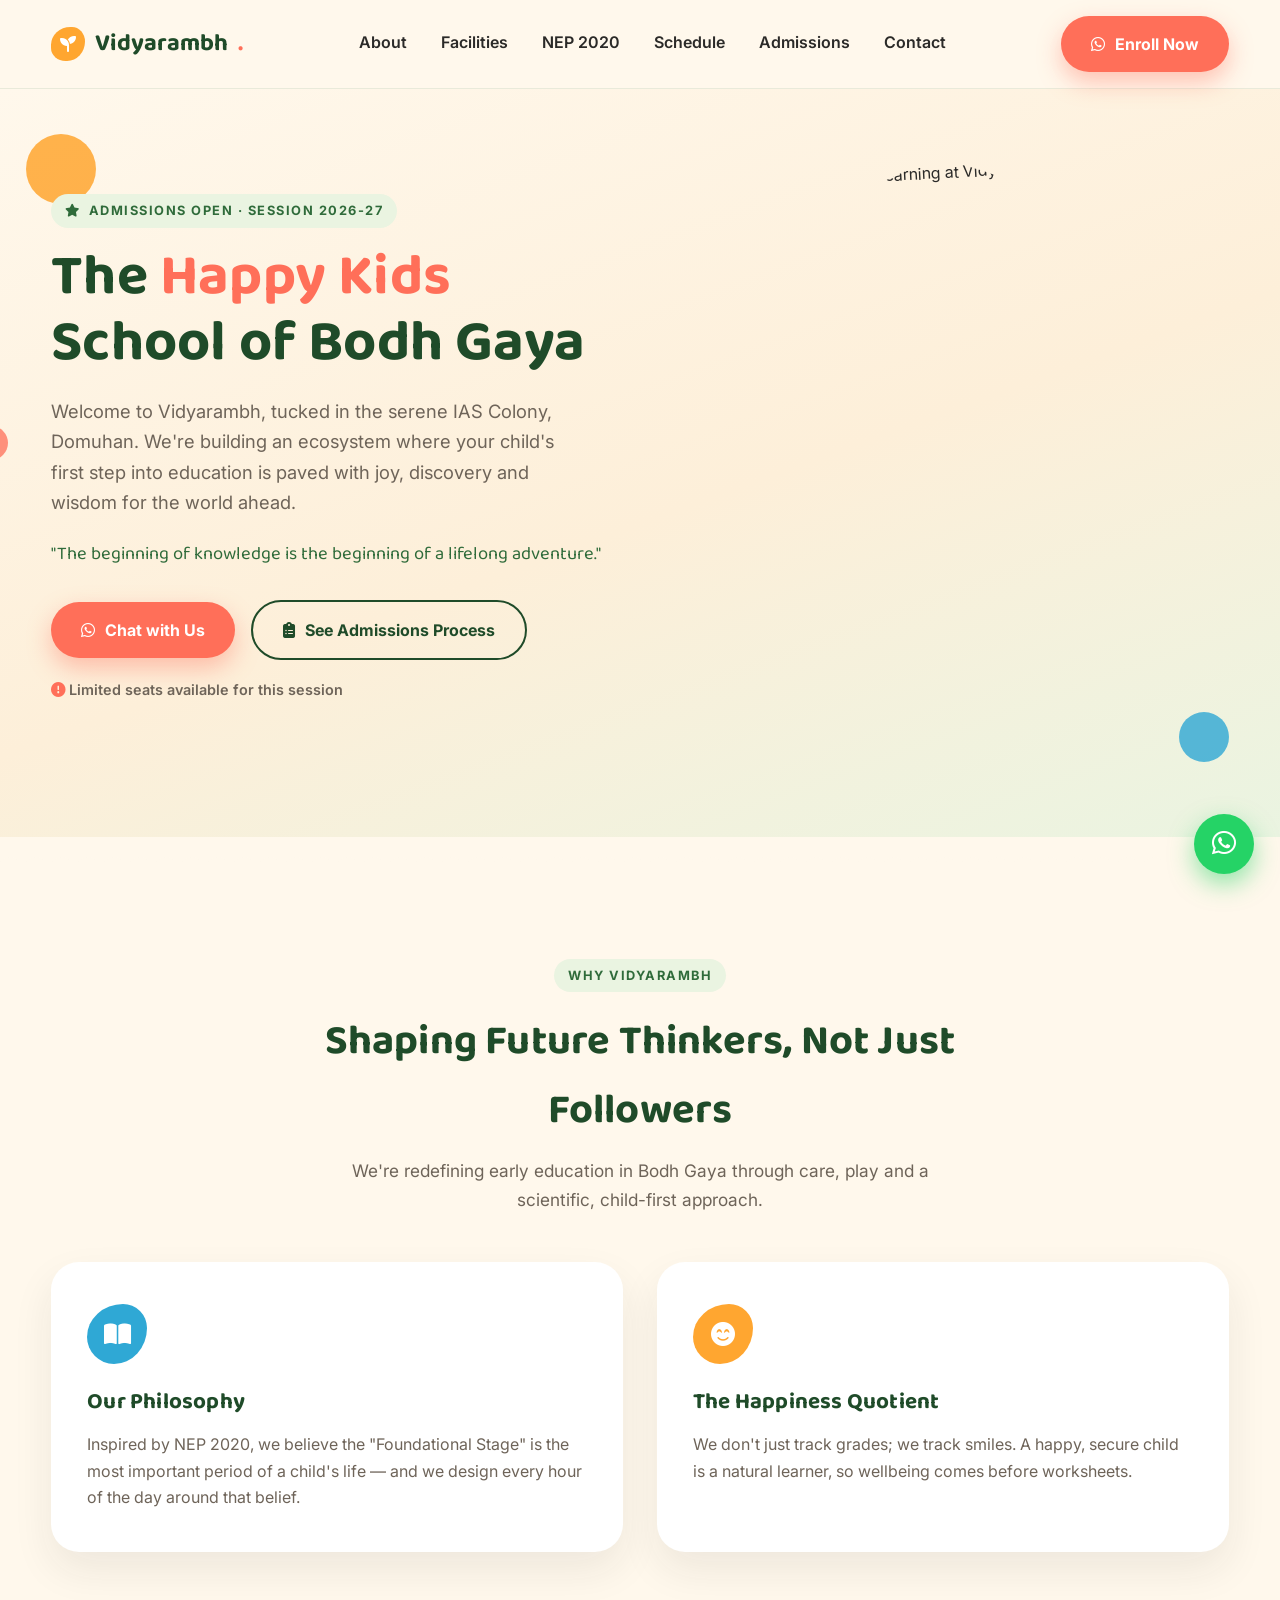
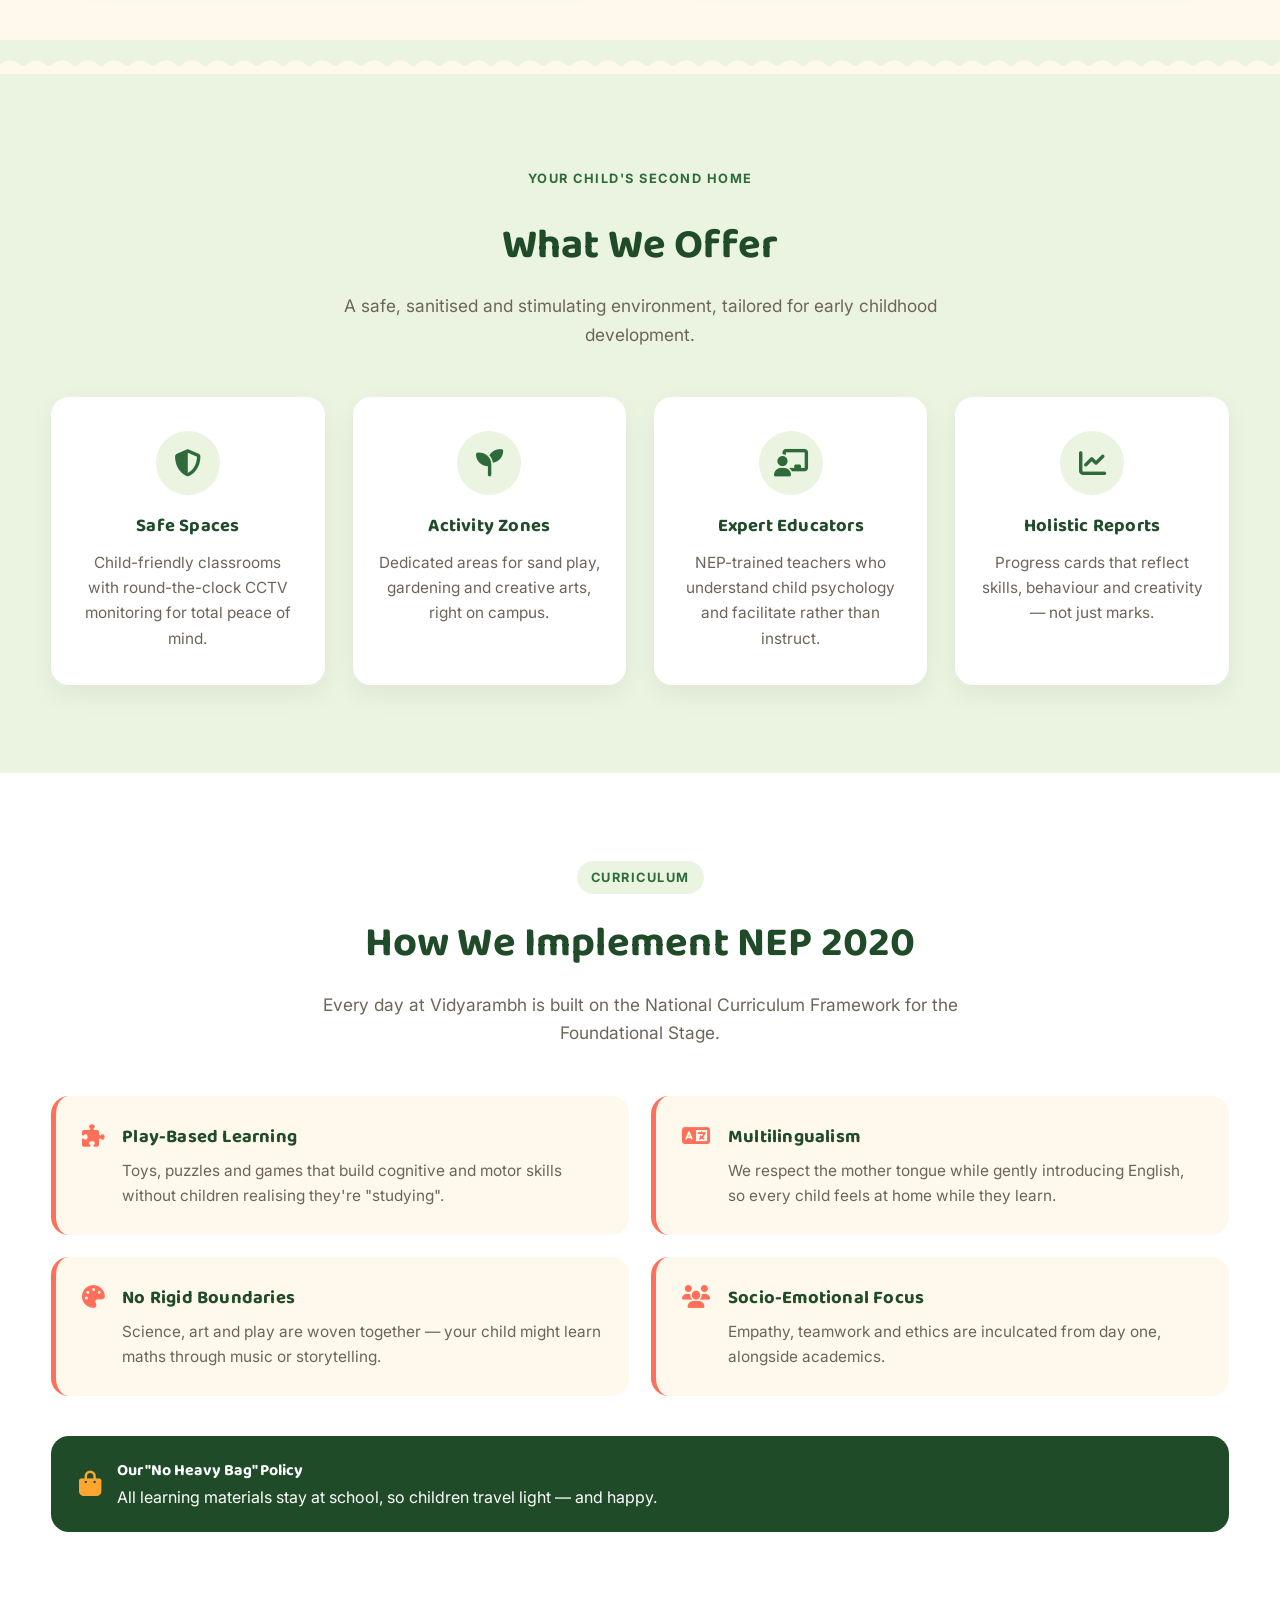
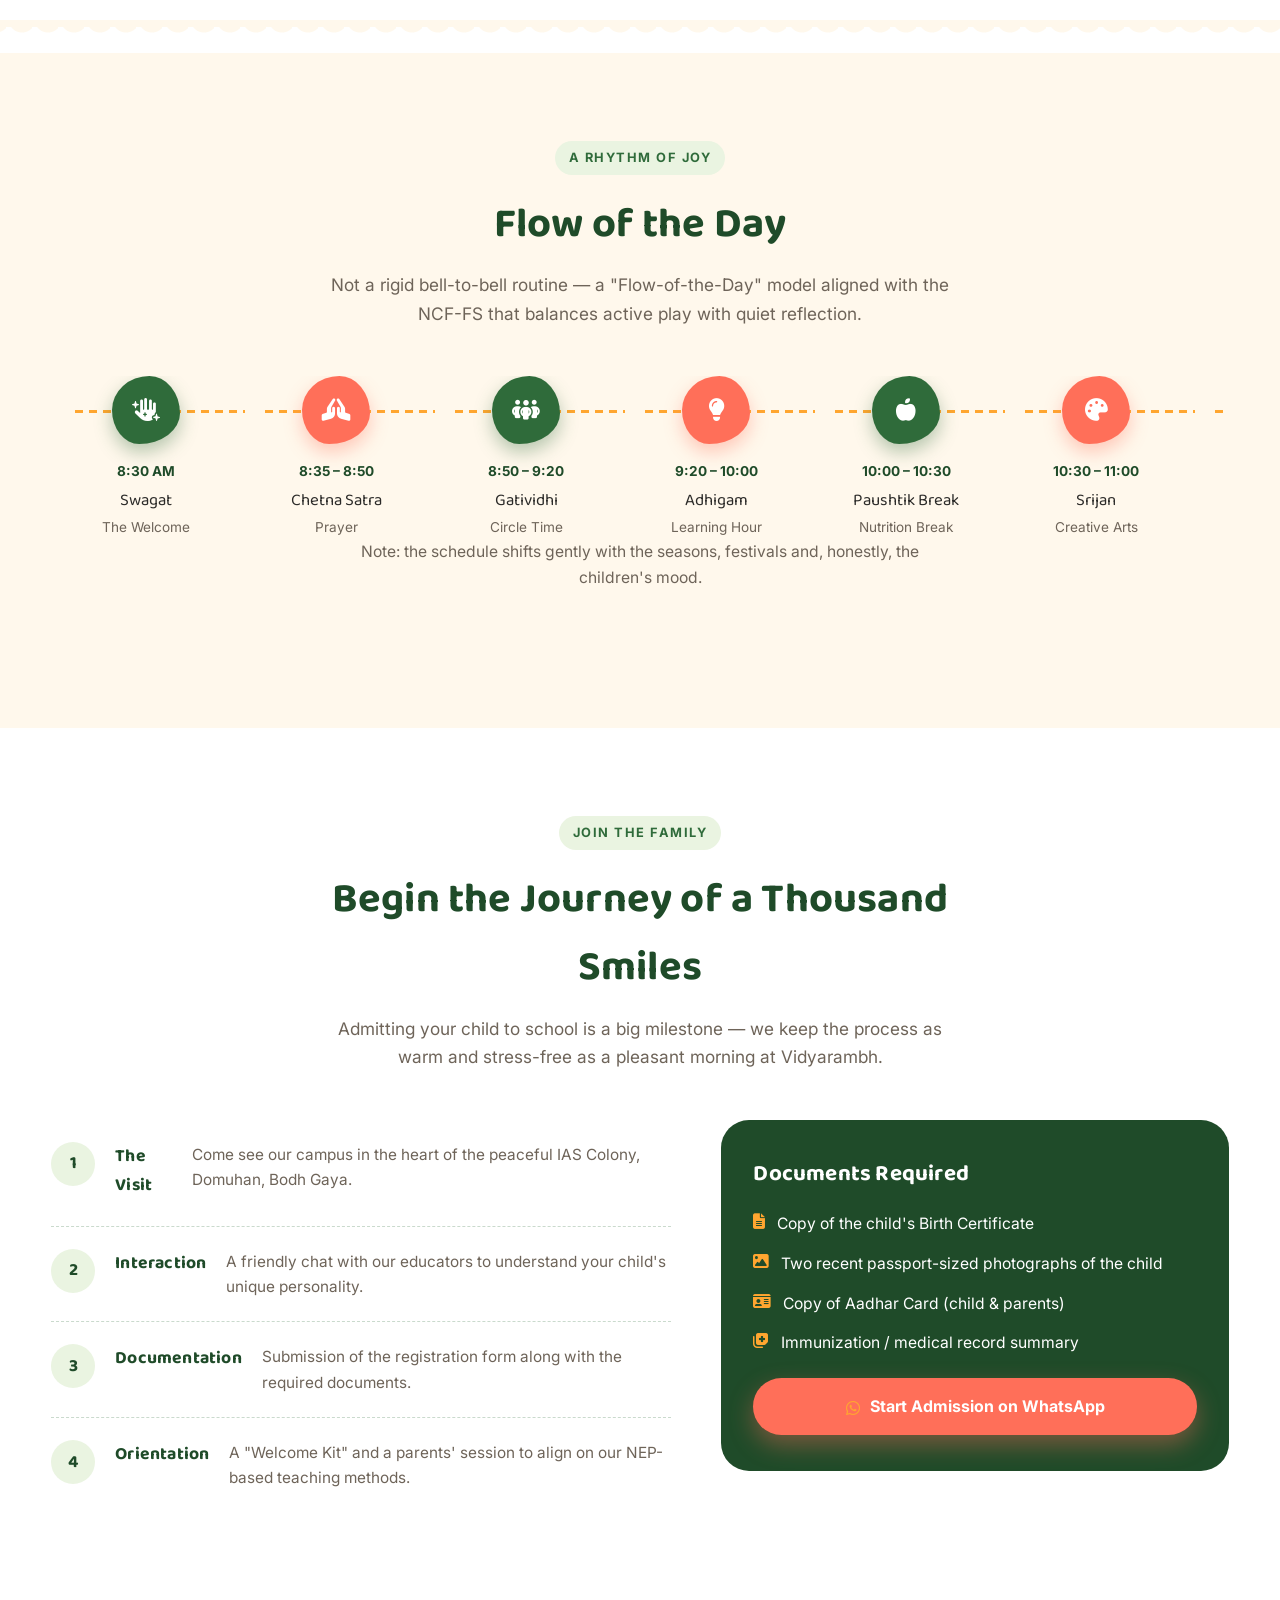
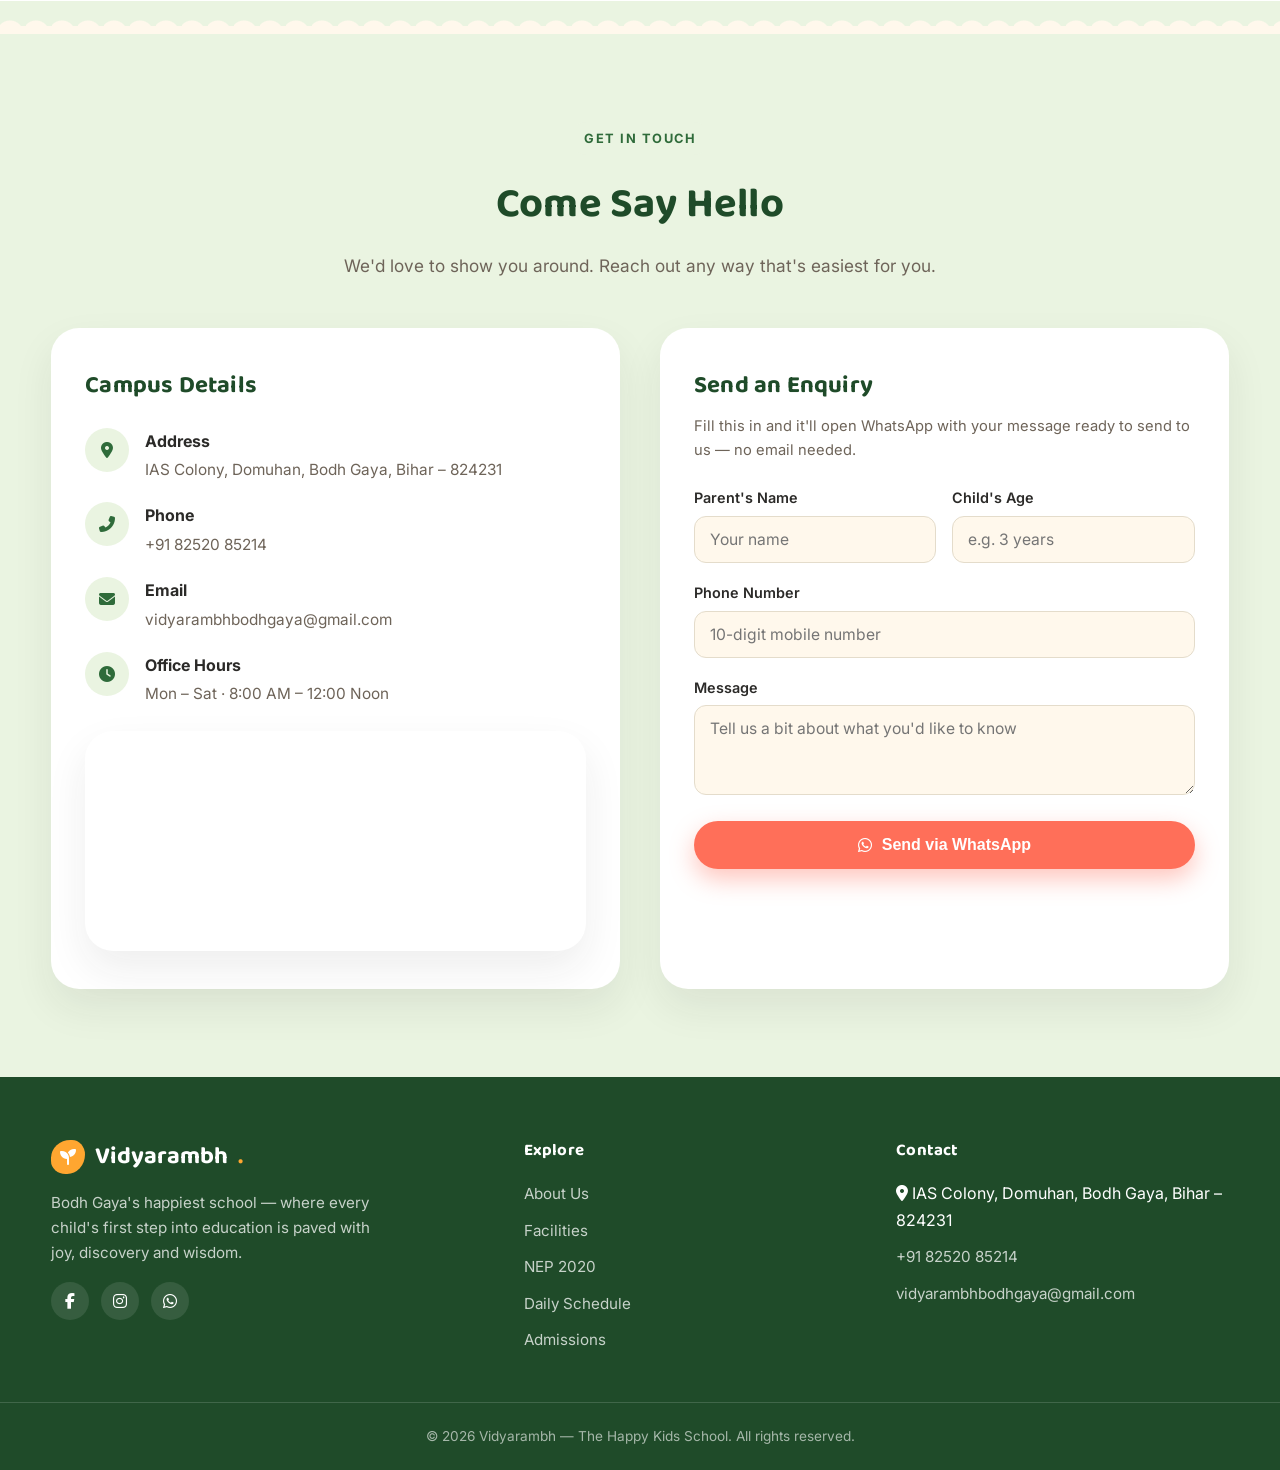
==== index.html @ 665caab5 "Add files via upload" ====
<!DOCTYPE html>
<html lang="en">
<head>
<meta charset="UTF-8">
<meta name="viewport" content="width=device-width, initial-scale=1.0">
<title>Vidyarambh — The Happy Kids School | Bodh Gaya</title>
<meta name="description" content="Admissions open for Session 2026-27 at Vidyarambh, Bodh Gaya's NEP-aligned happy-kids preschool in IAS Colony. Play-based learning, a No Heavy Bag policy, and a joyful Flow-of-the-Day.">

<link rel="preconnect" href="https://fonts.googleapis.com">
<link rel="preconnect" href="https://fonts.gstatic.com" crossorigin>
<link href="https://fonts.googleapis.com/css2?family=Baloo+2:wght@500;600;700;800&family=Inter:wght@400;500;600;700&display=swap" rel="stylesheet">
<link rel="stylesheet" href="https://cdnjs.cloudflare.com/ajax/libs/font-awesome/6.4.0/css/all.min.css">

<style>
/* ============ TOKENS ============ */
:root{
  --marigold:#FFA630;
  --coral:#FF6F59;
  --peepal:#2F6B3A;
  --peepal-deep:#1F4B29;
  --leaf-tint:#EAF4E1;
  --sky:#2FA8D5;
  --cream:#FFF8EC;
  --paper:#FFFFFF;
  --ink:#2B2A28;
  --ink-soft:#6E6459;
  --radius-lg:28px;
  --radius-md:18px;
  --font-display:'Baloo 2', cursive;
  --font-body:'Inter', sans-serif;
  --shadow-soft:0 18px 40px rgba(43,42,40,0.08);
}
*{margin:0;padding:0;box-sizing:border-box;}
html{scroll-behavior:smooth;}
body{font-family:var(--font-body);color:var(--ink);background:var(--cream);line-height:1.65;overflow-x:hidden;}
h1,h2,h3,h4{font-family:var(--font-display);color:var(--peepal-deep);letter-spacing:.2px;}
a{text-decoration:none;color:inherit;}
img{display:block;max-width:100%;}
.container{width:92%;max-width:1180px;margin:0 auto;}
.eyebrow{display:inline-flex;align-items:center;gap:8px;font-weight:700;font-size:.8rem;letter-spacing:1.5px;text-transform:uppercase;color:var(--peepal);background:var(--leaf-tint);padding:6px 14px;border-radius:50px;margin-bottom:16px;}
.section-head{text-align:center;max-width:640px;margin:0 auto 48px;}
.section-head h2{font-size:clamp(1.9rem,3.5vw,2.6rem);margin-bottom:12px;}
.section-head p{color:var(--ink-soft);font-size:1.08rem;}
section{padding:88px 0;position:relative;}
:focus-visible{outline:3px solid var(--sky);outline-offset:3px;}

/* leaf clip mask (signature shape) */
.leaf-frame{clip-path:url(#leafClip);}

/* scalloped garland divider */
.scallop{height:34px;width:100%;}
.scallop-cream{background:radial-gradient(circle at 10px 34px, transparent 13px, var(--cream) 14px) 0 0/26px 26px repeat-x;}
.scallop-leaf{background:radial-gradient(circle at 10px 34px, transparent 13px, var(--leaf-tint) 14px) 0 0/26px 26px repeat-x;}
.scallop-white{background:radial-gradient(circle at 10px 34px, transparent 13px, var(--paper) 14px) 0 0/26px 26px repeat-x;}
.scallop-deep{background:radial-gradient(circle at 10px 34px, transparent 13px, var(--peepal-deep) 14px) 0 0/26px 26px repeat-x;}
.scallop-up{transform:rotate(180deg);margin-top:-1px;}

/* ============ BUTTONS ============ */
.btn{display:inline-flex;align-items:center;gap:10px;padding:15px 30px;border-radius:50px;font-weight:700;font-size:1rem;border:none;cursor:pointer;transition:transform .25s ease, box-shadow .25s ease;}
.btn-primary{background:var(--coral);color:#fff;box-shadow:0 10px 24px rgba(255,111,89,.4);}
.btn-primary:hover{transform:translateY(-3px);box-shadow:0 14px 30px rgba(255,111,89,.5);}
.btn-outline{background:transparent;color:var(--peepal-deep);border:2px solid var(--peepal-deep);}
.btn-outline:hover{background:var(--peepal-deep);color:#fff;}
.btn-block{width:100%;justify-content:center;}

/* ============ HEADER / NAV ============ */
header{position:sticky;top:0;z-index:1000;background:rgba(255,248,236,.92);backdrop-filter:blur(8px);border-bottom:1px solid rgba(47,107,58,.1);}
.navbar{display:flex;align-items:center;justify-content:space-between;padding:16px 0;}
.logo{display:flex;align-items:center;gap:10px;font-family:var(--font-display);font-size:1.5rem;font-weight:700;color:var(--peepal-deep);}
.logo .leaf-dot{width:34px;height:34px;background:var(--marigold);display:flex;align-items:center;justify-content:center;border-radius:60% 40% 55% 45%/55% 45% 60% 40%;color:#fff;font-size:1rem;}
.nav-links{display:flex;align-items:center;gap:34px;}
.nav-links a{font-weight:600;color:var(--ink);position:relative;padding-bottom:4px;}
.nav-links a::after{content:'';position:absolute;left:0;bottom:0;height:2px;width:0;background:var(--coral);transition:width .25s;}
.nav-links a:hover::after{width:100%;}
.nav-cta{display:flex;align-items:center;gap:14px;}
.hamburger{display:none;flex-direction:column;gap:5px;background:none;border:none;cursor:pointer;padding:6px;}
.hamburger span{width:26px;height:3px;background:var(--peepal-deep);border-radius:3px;transition:.3s;}

/* ============ HERO ============ */
.hero{padding:70px 0 100px;background:linear-gradient(160deg,#FFF8EC 0%,#FDEFD9 55%,#EAF4E1 100%);position:relative;overflow:hidden;}
.hero .container{display:flex;align-items:center;gap:50px;}
.hero-content{flex:1.05;position:relative;z-index:2;}
.hero-content h1{font-size:clamp(2.4rem,5vw,3.6rem);line-height:1.15;margin-bottom:20px;}
.hero-content h1 .accent{color:var(--coral);}
.hero-content p.lead{font-size:1.15rem;color:var(--ink-soft);margin-bottom:14px;max-width:520px;}
.hero-content .quote{font-family:var(--font-display);font-size:1.15rem;color:var(--peepal);margin:22px 0 30px;}
.hero-actions{display:flex;flex-wrap:wrap;gap:16px;align-items:center;}
.seats-note{font-size:.9rem;color:var(--ink-soft);font-weight:600;}
.hero-image{flex:1;position:relative;z-index:2;}
.hero-image .leaf-frame{width:100%;aspect-ratio:1/1.05;object-fit:cover;transform:rotate(-3deg);box-shadow:var(--shadow-soft);}
.floaty{position:absolute;border-radius:50%;filter:blur(0px);animation:float 7s ease-in-out infinite;}
.f1{top:6%;left:2%;width:70px;height:70px;background:var(--marigold);opacity:.85;animation-delay:0s;}
.f2{bottom:10%;right:4%;width:50px;height:50px;background:var(--sky);opacity:.8;animation-delay:1.5s;}
.f3{top:45%;left:-2%;width:34px;height:34px;background:var(--coral);opacity:.75;animation-delay:.7s;}
@keyframes float{0%,100%{transform:translateY(0);}50%{transform:translateY(-18px);}}
@media(prefers-reduced-motion:reduce){.floaty{animation:none;}}

/* ============ ABOUT / PHILOSOPHY ============ */
.philosophy{background:var(--cream);}
.grid-2{display:grid;grid-template-columns:1fr 1fr;gap:34px;}
.p-card{background:var(--paper);padding:42px 36px;border-radius:var(--radius-lg);box-shadow:var(--shadow-soft);position:relative;transition:transform .3s;}
.p-card:hover{transform:translateY(-6px);}
.p-card .icon{width:60px;height:60px;border-radius:60% 40% 55% 45%/55% 40% 60% 45%;display:flex;align-items:center;justify-content:center;font-size:1.5rem;color:#fff;margin-bottom:20px;}
.p-card.c1 .icon{background:var(--sky);}
.p-card.c2 .icon{background:var(--marigold);}
.p-card h3{font-size:1.4rem;margin-bottom:10px;}
.p-card p{color:var(--ink-soft);}

/* ============ OFFERINGS ============ */
.offerings{background:var(--leaf-tint);}
.grid-4{display:grid;grid-template-columns:repeat(auto-fit,minmax(240px,1fr));gap:28px;}
.offer-card{background:var(--paper);padding:34px 26px;border-radius:var(--radius-md);text-align:center;box-shadow:0 10px 26px rgba(43,42,40,.06);transition:transform .3s;}
.offer-card:hover{transform:translateY(-6px);}
.offer-card i{font-size:1.7rem;color:var(--peepal);background:var(--leaf-tint);width:64px;height:64px;border-radius:50%;display:flex;align-items:center;justify-content:center;margin:0 auto 16px;}
.offer-card h4{font-size:1.15rem;margin-bottom:8px;}
.offer-card p{color:var(--ink-soft);font-size:.96rem;}

/* ============ NEP ============ */
.nep{background:var(--paper);}
.nep-grid{display:grid;grid-template-columns:1fr 1fr;gap:22px;}
.nep-item{display:flex;gap:18px;background:var(--cream);padding:26px;border-radius:var(--radius-md);border-left:5px solid var(--coral);}
.nep-item i{font-size:1.4rem;color:var(--coral);margin-top:3px;}
.nep-item h4{font-size:1.15rem;margin-bottom:6px;}
.nep-item p{color:var(--ink-soft);font-size:.96rem;}
.no-bag{margin-top:40px;background:var(--peepal-deep);color:#fff;border-radius:var(--radius-md);padding:22px 28px;display:flex;align-items:center;gap:16px;}
.no-bag i{font-size:1.6rem;color:var(--marigold);}
.no-bag strong{display:block;font-family:var(--font-display);}

/* ============ SCHEDULE (flow of the day arc) ============ */
.schedule{background:var(--cream);}
.schedule-note{text-align:center;color:var(--ink-soft);max-width:560px;margin:-20px auto 50px;font-size:.98rem;}
.day-flow{display:flex;overflow-x:auto;gap:0;padding-bottom:20px;scroll-snap-type:x proximity;}
.day-flow::-webkit-scrollbar{height:8px;}
.day-flow::-webkit-scrollbar-thumb{background:var(--marigold);border-radius:10px;}
.stop{scroll-snap-align:start;min-width:190px;flex:1;text-align:center;position:relative;padding:0 14px;}
.stop:not(:last-child)::after{content:'';position:absolute;top:34px;right:-4px;width:calc(100% - 20px);height:3px;background:repeating-linear-gradient(90deg,var(--marigold) 0 8px, transparent 8px 14px);}
.stop-marker{width:68px;height:68px;margin:0 auto 16px;border-radius:55% 45% 60% 40%/50% 55% 45% 50%;background:var(--peepal);color:#fff;display:flex;align-items:center;justify-content:center;font-size:1.4rem;position:relative;z-index:2;box-shadow:0 8px 18px rgba(47,107,58,.35);}
.stop:nth-child(even) .stop-marker{background:var(--coral);box-shadow:0 8px 18px rgba(255,111,89,.35);}
.stop-time{font-weight:700;color:var(--peepal-deep);font-size:.85rem;margin-bottom:4px;}
.stop-hi{font-family:var(--font-display);font-size:1.05rem;margin-bottom:2px;}
.stop-en{font-size:.85rem;color:var(--ink-soft);}

/* ============ ADMISSIONS ============ */
.admissions{background:var(--paper);}
.adm-grid{display:grid;grid-template-columns:1.1fr .9fr;gap:50px;align-items:start;}
.steps{list-style:none;counter-reset:step;}
.steps li{counter-increment:step;display:flex;gap:20px;padding:22px 0;border-bottom:1px dashed rgba(47,107,58,.25);}
.steps li:last-child{border-bottom:none;}
.steps li::before{content:counter(step);flex-shrink:0;width:44px;height:44px;border-radius:50%;background:var(--leaf-tint);color:var(--peepal-deep);font-family:var(--font-display);font-weight:700;display:flex;align-items:center;justify-content:center;font-size:1.1rem;}
.steps li h4{margin-bottom:4px;font-size:1.1rem;}
.steps li p{color:var(--ink-soft);font-size:.96rem;}
.docs-card{background:var(--peepal-deep);color:#fff;border-radius:var(--radius-lg);padding:36px 32px;}
.docs-card h3{color:#fff;font-size:1.4rem;margin-bottom:18px;}
.docs-card ul{list-style:none;}
.docs-card li{display:flex;gap:12px;margin-bottom:14px;font-size:.98rem;}
.docs-card i{color:var(--marigold);margin-top:3px;}

/* ============ CONTACT ============ */
.contact{background:var(--leaf-tint);}
.contact-grid{display:grid;grid-template-columns:1fr 1fr;gap:40px;align-items:stretch;}
.contact-info{background:var(--paper);border-radius:var(--radius-lg);padding:38px 34px;box-shadow:var(--shadow-soft);}
.contact-info h3{font-size:1.5rem;margin-bottom:22px;}
.info-row{display:flex;gap:16px;margin-bottom:20px;}
.info-row i{width:44px;height:44px;border-radius:50%;background:var(--leaf-tint);color:var(--peepal);display:flex;align-items:center;justify-content:center;flex-shrink:0;}
.info-row strong{display:block;margin-bottom:2px;}
.info-row span, .info-row a{color:var(--ink-soft);font-size:.96rem;}
.map-embed{border-radius:var(--radius-lg);overflow:hidden;box-shadow:var(--shadow-soft);min-height:220px;margin-top:24px;}
.map-embed iframe{width:100%;height:220px;border:0;display:block;}

.enquiry{background:var(--paper);border-radius:var(--radius-lg);padding:38px 34px;box-shadow:var(--shadow-soft);}
.enquiry h3{font-size:1.5rem;margin-bottom:8px;}
.enquiry p.hint{color:var(--ink-soft);font-size:.92rem;margin-bottom:24px;}
.form-row{margin-bottom:18px;}
.form-row label{display:block;font-weight:600;font-size:.9rem;margin-bottom:6px;}
.form-row input, .form-row select, .form-row textarea{width:100%;padding:13px 15px;border-radius:12px;border:1.5px solid #E4DCCB;font-family:var(--font-body);font-size:.98rem;background:var(--cream);transition:border-color .2s;}
.form-row input:focus, .form-row select:focus, .form-row textarea:focus{border-color:var(--peepal);outline:none;}
.form-row textarea{resize:vertical;min-height:90px;}
.two-col{display:grid;grid-template-columns:1fr 1fr;gap:16px;}
.form-status{margin-top:12px;font-size:.9rem;color:var(--peepal-deep);min-height:20px;}

/* ============ FOOTER ============ */
footer{background:var(--peepal-deep);color:#fff;padding-top:60px;}
.footer-grid{display:grid;grid-template-columns:1.3fr 1fr 1fr;gap:40px;padding-bottom:40px;}
.footer-brand .logo{color:#fff;}
.footer-brand p{color:rgba(255,255,255,.75);margin-top:14px;max-width:320px;font-size:.95rem;}
footer h4{color:#fff;font-size:1.05rem;margin-bottom:16px;}
footer ul{list-style:none;}
footer ul li{margin-bottom:10px;}
footer ul a{color:rgba(255,255,255,.75);font-size:.95rem;transition:color .2s;}
footer ul a:hover{color:var(--marigold);}
.socials{display:flex;gap:12px;margin-top:16px;}
.socials a{width:38px;height:38px;border-radius:50%;background:rgba(255,255,255,.1);display:flex;align-items:center;justify-content:center;color:#fff;transition:.2s;}
.socials a:hover{background:var(--marigold);}
.copyright{border-top:1px solid rgba(255,255,255,.15);text-align:center;padding:22px 0;font-size:.85rem;color:rgba(255,255,255,.6);}

/* ============ FLOATING WHATSAPP ============ */
.wa-float{position:fixed;bottom:26px;right:26px;width:60px;height:60px;background:#25D366;border-radius:50%;display:flex;align-items:center;justify-content:center;color:#fff;font-size:1.7rem;box-shadow:0 10px 24px rgba(37,211,102,.5);z-index:999;animation:pulse 2.6s infinite;}
@keyframes pulse{0%{box-shadow:0 0 0 0 rgba(37,211,102,.55);}70%{box-shadow:0 0 0 16px rgba(37,211,102,0);}100%{box-shadow:0 0 0 0 rgba(37,211,102,0);}}
@media(prefers-reduced-motion:reduce){.wa-float{animation:none;}}

/* ============ REVEAL ON SCROLL ============ */
.reveal{opacity:0;transform:translateY(24px);transition:opacity .6s ease, transform .6s ease;}
.reveal.in{opacity:1;transform:translateY(0);}

/* ============ RESPONSIVE ============ */
@media(max-width:900px){
  .hero .container{flex-direction:column;}
  .hero-content{text-align:center;}
  .hero-actions{justify-content:center;}
  .hero-content p.lead{margin-left:auto;margin-right:auto;}
  .grid-2, .nep-grid, .adm-grid, .contact-grid, .two-col{grid-template-columns:1fr;}
  .footer-grid{grid-template-columns:1fr;}
  .nav-links{position:fixed;top:72px;left:0;right:0;background:var(--cream);flex-direction:column;align-items:flex-start;padding:24px 6%;gap:18px;box-shadow:0 12px 20px rgba(0,0,0,.08);transform:translateY(-120%);opacity:0;transition:.3s;}
  .nav-links.open{transform:translateY(0);opacity:1;}
  .hamburger{display:flex;}
  .nav-cta .btn span{display:none;}
}
@media(max-width:480px){
  section{padding:64px 0;}
  .p-card,.docs-card,.contact-info,.enquiry{padding:28px 22px;}
}
</style>
</head>
<body>

<!-- hidden SVG defs: signature leaf clip-path used across the page -->
<svg width="0" height="0" style="position:absolute">
  <defs>
    <clipPath id="leafClip" clipPathUnits="objectBoundingBox">
      <path d="M0.5,0 C0.85,0.08 1,0.42 0.78,0.72 C0.62,0.94 0.38,0.94 0.22,0.72 C0,0.42 0.15,0.08 0.5,0 Z"/>
    </clipPath>
  </defs>
</svg>

<header>
  <div class="container navbar">
    <a href="#top" class="logo"><span class="leaf-dot"><i class="fas fa-seedling"></i></span>Vidyarambh<span style="color:var(--coral)">.</span></a>
    <nav class="nav-links" id="navLinks">
      <a href="#about">About</a>
      <a href="#offerings">Facilities</a>
      <a href="#nep">NEP 2020</a>
      <a href="#schedule">Schedule</a>
      <a href="#admissions">Admissions</a>
      <a href="#contact">Contact</a>
    </nav>
    <div class="nav-cta">
      <a href="https://wa.me/918252085214?text=Hello%20Vidyarambh%20School!%20I%20would%20like%20to%20enquire%20about%20admissions." target="_blank" rel="noopener" class="btn btn-primary"><i class="fab fa-whatsapp"></i><span>Enroll Now</span></a>
      <button class="hamburger" id="hamburger" aria-label="Toggle menu" aria-expanded="false" aria-controls="navLinks">
        <span></span><span></span><span></span>
      </button>
    </div>
  </div>
</header>

<!-- HERO -->
<section class="hero" id="top">
  <div class="floaty f1"></div>
  <div class="floaty f2"></div>
  <div class="floaty f3"></div>
  <div class="container">
    <div class="hero-content">
      <div class="eyebrow"><i class="fas fa-star"></i> Admissions open · Session 2026-27</div>
      <h1>The <span class="accent">Happy Kids</span> School of Bodh Gaya</h1>
      <p class="lead">Welcome to Vidyarambh, tucked in the serene IAS Colony, Domuhan. We're building an ecosystem where your child's first step into education is paved with joy, discovery and wisdom for the world ahead.</p>
      <p class="quote">"The beginning of knowledge is the beginning of a lifelong adventure."</p>
      <div class="hero-actions">
        <a href="https://wa.me/918252085214?text=Hello%20Vidyarambh%20School!%20I%20would%20like%20to%20enquire%20about%20admissions." target="_blank" rel="noopener" class="btn btn-primary"><i class="fab fa-whatsapp"></i> Chat with Us</a>
        <a href="#admissions" class="btn btn-outline"><i class="fas fa-clipboard-list"></i> See Admissions Process</a>
      </div>
      <p class="seats-note" style="margin-top:18px;"><i class="fas fa-circle-exclamation" style="color:var(--coral)"></i> Limited seats available for this session</p>
    </div>
    <div class="hero-image">
      <img class="leaf-frame" src="https://images.unsplash.com/photo-1544776193-352d25ca82cd?auto=format&fit=crop&w=900&q=80" alt="Children engaged in joyful learning at Vidyarambh">
    </div>
  </div>
</section>
<div class="scallop scallop-cream"></div>

<!-- ABOUT -->
<section id="about" class="philosophy">
  <div class="container">
    <div class="section-head reveal">
      <div class="eyebrow">Why Vidyarambh</div>
      <h2>Shaping Future Thinkers, Not Just Followers</h2>
      <p>We're redefining early education in Bodh Gaya through care, play and a scientific, child-first approach.</p>
    </div>
    <div class="grid-2">
      <div class="p-card c1 reveal">
        <div class="icon"><i class="fas fa-book-open"></i></div>
        <h3>Our Philosophy</h3>
        <p>Inspired by NEP 2020, we believe the "Foundational Stage" is the most important period of a child's life — and we design every hour of the day around that belief.</p>
      </div>
      <div class="p-card c2 reveal">
        <div class="icon"><i class="fas fa-smile-beam"></i></div>
        <h3>The Happiness Quotient</h3>
        <p>We don't just track grades; we track smiles. A happy, secure child is a natural learner, so wellbeing comes before worksheets.</p>
      </div>
    </div>
  </div>
</section>
<div class="scallop scallop-leaf"></div>

<!-- OFFERINGS -->
<section id="offerings" class="offerings">
  <div class="container">
    <div class="section-head reveal">
      <div class="eyebrow">Your Child's Second Home</div>
      <h2>What We Offer</h2>
      <p>A safe, sanitised and stimulating environment, tailored for early childhood development.</p>
    </div>
    <div class="grid-4">
      <div class="offer-card reveal">
        <i class="fas fa-shield-alt"></i>
        <h4>Safe Spaces</h4>
        <p>Child-friendly classrooms with round-the-clock CCTV monitoring for total peace of mind.</p>
      </div>
      <div class="offer-card reveal">
        <i class="fas fa-seedling"></i>
        <h4>Activity Zones</h4>
        <p>Dedicated areas for sand play, gardening and creative arts, right on campus.</p>
      </div>
      <div class="offer-card reveal">
        <i class="fas fa-chalkboard-teacher"></i>
        <h4>Expert Educators</h4>
        <p>NEP-trained teachers who understand child psychology and facilitate rather than instruct.</p>
      </div>
      <div class="offer-card reveal">
        <i class="fas fa-chart-line"></i>
        <h4>Holistic Reports</h4>
        <p>Progress cards that reflect skills, behaviour and creativity — not just marks.</p>
      </div>
    </div>
  </div>
</section>

<!-- NEP -->
<section id="nep" class="nep">
  <div class="container">
    <div class="section-head reveal">
      <div class="eyebrow">Curriculum</div>
      <h2>How We Implement NEP 2020</h2>
      <p>Every day at Vidyarambh is built on the National Curriculum Framework for the Foundational Stage.</p>
    </div>
    <div class="nep-grid">
      <div class="nep-item reveal">
        <i class="fas fa-puzzle-piece"></i>
        <div><h4>Play-Based Learning</h4><p>Toys, puzzles and games that build cognitive and motor skills without children realising they're "studying".</p></div>
      </div>
      <div class="nep-item reveal">
        <i class="fas fa-language"></i>
        <div><h4>Multilingualism</h4><p>We respect the mother tongue while gently introducing English, so every child feels at home while they learn.</p></div>
      </div>
      <div class="nep-item reveal">
        <i class="fas fa-palette"></i>
        <div><h4>No Rigid Boundaries</h4><p>Science, art and play are woven together — your child might learn maths through music or storytelling.</p></div>
      </div>
      <div class="nep-item reveal">
        <i class="fas fa-users"></i>
        <div><h4>Socio-Emotional Focus</h4><p>Empathy, teamwork and ethics are inculcated from day one, alongside academics.</p></div>
      </div>
    </div>
    <div class="no-bag reveal">
      <i class="fas fa-bag-shopping"></i>
      <div><strong>Our "No Heavy Bag" Policy</strong>All learning materials stay at school, so children travel light — and happy.</div>
    </div>
  </div>
</section>
<div class="scallop scallop-white scallop-up"></div>

<!-- SCHEDULE -->
<section id="schedule" class="schedule">
  <div class="container">
    <div class="section-head reveal">
      <div class="eyebrow">A Rhythm of Joy</div>
      <h2>Flow of the Day</h2>
      <p>Not a rigid bell-to-bell routine — a "Flow-of-the-Day" model aligned with the NCF-FS that balances active play with quiet reflection.</p>
    </div>
    <div class="day-flow reveal" role="list" aria-label="Daily schedule">
      <div class="stop" role="listitem"><div class="stop-marker"><i class="fas fa-hand-sparkles"></i></div><div class="stop-time">8:30 AM</div><div class="stop-hi">Swagat</div><div class="stop-en">The Welcome</div></div>
      <div class="stop" role="listitem"><div class="stop-marker"><i class="fas fa-hands-praying"></i></div><div class="stop-time">8:35 – 8:50</div><div class="stop-hi">Chetna Satra</div><div class="stop-en">Prayer</div></div>
      <div class="stop" role="listitem"><div class="stop-marker"><i class="fas fa-people-group"></i></div><div class="stop-time">8:50 – 9:20</div><div class="stop-hi">Gatividhi</div><div class="stop-en">Circle Time</div></div>
      <div class="stop" role="listitem"><div class="stop-marker"><i class="fas fa-lightbulb"></i></div><div class="stop-time">9:20 – 10:00</div><div class="stop-hi">Adhigam</div><div class="stop-en">Learning Hour</div></div>
      <div class="stop" role="listitem"><div class="stop-marker"><i class="fas fa-apple-whole"></i></div><div class="stop-time">10:00 – 10:30</div><div class="stop-hi">Paushtik Break</div><div class="stop-en">Nutrition Break</div></div>
      <div class="stop" role="listitem"><div class="stop-marker"><i class="fas fa-palette"></i></div><div class="stop-time">10:30 – 11:00</div><div class="stop-hi">Srijan</div><div class="stop-en">Creative Arts</div></div>
      <div class="stop" role="listitem"><div class="stop-marker"><i class="fas fa-child-reaching"></i></div><div class="stop-time">11:00 – 11:25</div><div class="stop-hi">Khel-Kud</div><div class="stop-en">Outdoor Play</div></div>
      <div class="stop" role="listitem"><div class="stop-marker"><i class="fas fa-house"></i></div><div class="stop-time">11:25 – 11:30</div><div class="stop-hi">Vidayi</div><div class="stop-en">Dispersal</div></div>
    </div>
    <p class="schedule-note reveal">Note: the schedule shifts gently with the seasons, festivals and, honestly, the children's mood.</p>
  </div>
</section>

<!-- ADMISSIONS -->
<section id="admissions" class="admissions">
  <div class="container">
    <div class="section-head reveal">
      <div class="eyebrow">Join the Family</div>
      <h2>Begin the Journey of a Thousand Smiles</h2>
      <p>Admitting your child to school is a big milestone — we keep the process as warm and stress-free as a pleasant morning at Vidyarambh.</p>
    </div>
    <div class="adm-grid">
      <ol class="steps reveal">
        <li><h4>The Visit</h4><p>Come see our campus in the heart of the peaceful IAS Colony, Domuhan, Bodh Gaya.</p></li>
        <li><h4>Interaction</h4><p>A friendly chat with our educators to understand your child's unique personality.</p></li>
        <li><h4>Documentation</h4><p>Submission of the registration form along with the required documents.</p></li>
        <li><h4>Orientation</h4><p>A "Welcome Kit" and a parents' session to align on our NEP-based teaching methods.</p></li>
      </ol>
      <div class="docs-card reveal">
        <h3>Documents Required</h3>
        <ul>
          <li><i class="fas fa-file-lines"></i> Copy of the child's Birth Certificate</li>
          <li><i class="fas fa-image"></i> Two recent passport-sized photographs of the child</li>
          <li><i class="fas fa-id-card"></i> Copy of Aadhar Card (child &amp; parents)</li>
          <li><i class="fas fa-notes-medical"></i> Immunization / medical record summary</li>
        </ul>
        <a href="https://wa.me/918252085214?text=Hello%20Vidyarambh%20School!%20I'd%20like%20to%20start%20the%20admission%20process." target="_blank" rel="noopener" class="btn btn-primary btn-block" style="margin-top:8px;"><i class="fab fa-whatsapp"></i> Start Admission on WhatsApp</a>
      </div>
    </div>
  </div>
</section>
<div class="scallop scallop-leaf scallop-up" style="transform:none;"></div>

<!-- CONTACT -->
<section id="contact" class="contact">
  <div class="container">
    <div class="section-head reveal">
      <div class="eyebrow">Get in Touch</div>
      <h2>Come Say Hello</h2>
      <p>We'd love to show you around. Reach out any way that's easiest for you.</p>
    </div>
    <div class="contact-grid">
      <div class="contact-info reveal">
        <h3>Campus Details</h3>
        <div class="info-row">
          <i class="fas fa-map-marker-alt"></i>
          <div><strong>Address</strong><span>IAS Colony, Domuhan, Bodh Gaya, Bihar – 824231</span></div>
        </div>
        <div class="info-row">
          <i class="fas fa-phone-alt"></i>
          <div><strong>Phone</strong><a href="tel:+918252085214">+91 82520 85214</a></div>
        </div>
        <div class="info-row">
          <i class="fas fa-envelope"></i>
          <div><strong>Email</strong><a href="mailto:Vidyarambhbodhgaya@gmail.com">vidyarambhbodhgaya@gmail.com</a></div>
        </div>
        <div class="info-row">
          <i class="fas fa-clock"></i>
          <div><strong>Office Hours</strong><span>Mon – Sat · 8:00 AM – 12:00 Noon</span></div>
        </div>
        <div class="map-embed">
          <iframe src="https://www.google.com/maps?q=Vidyarambh+The+Happy+Kids+School,+IAS+Colony,+Domuhan,+Bodh+Gaya,+Bihar+824231&output=embed" loading="lazy" referrerpolicy="no-referrer-when-downgrade" title="Vidyarambh School location on Google Maps"></iframe>
        </div>
      </div>

      <div class="enquiry reveal">
        <h3>Send an Enquiry</h3>
        <p class="hint">Fill this in and it'll open WhatsApp with your message ready to send to us — no email needed.</p>
        <form id="enquiryForm">
          <div class="two-col">
            <div class="form-row">
              <label for="parentName">Parent's Name</label>
              <input type="text" id="parentName" required placeholder="Your name">
            </div>
            <div class="form-row">
              <label for="childAge">Child's Age</label>
              <input type="text" id="childAge" required placeholder="e.g. 3 years">
            </div>
          </div>
          <div class="form-row">
            <label for="phone">Phone Number</label>
            <input type="tel" id="phone" required placeholder="10-digit mobile number">
          </div>
          <div class="form-row">
            <label for="message">Message</label>
            <textarea id="message" placeholder="Tell us a bit about what you'd like to know"></textarea>
          </div>
          <button type="submit" class="btn btn-primary btn-block"><i class="fab fa-whatsapp"></i> Send via WhatsApp</button>
          <p class="form-status" id="formStatus"></p>
        </form>
      </div>
    </div>
  </div>
</section>

<footer>
  <div class="container footer-grid">
    <div class="footer-brand">
      <a href="#top" class="logo"><span class="leaf-dot"><i class="fas fa-seedling"></i></span>Vidyarambh<span style="color:var(--marigold)">.</span></a>
      <p>Bodh Gaya's happiest school — where every child's first step into education is paved with joy, discovery and wisdom.</p>
      <div class="socials">
        <a href="#" aria-label="Facebook"><i class="fab fa-facebook-f"></i></a>
        <a href="#" aria-label="Instagram"><i class="fab fa-instagram"></i></a>
        <a href="https://wa.me/918252085214" target="_blank" rel="noopener" aria-label="WhatsApp"><i class="fab fa-whatsapp"></i></a>
      </div>
    </div>
    <div>
      <h4>Explore</h4>
      <ul>
        <li><a href="#about">About Us</a></li>
        <li><a href="#offerings">Facilities</a></li>
        <li><a href="#nep">NEP 2020</a></li>
        <li><a href="#schedule">Daily Schedule</a></li>
        <li><a href="#admissions">Admissions</a></li>
      </ul>
    </div>
    <div>
      <h4>Contact</h4>
      <ul>
        <li><i class="fas fa-map-marker-alt"></i> IAS Colony, Domuhan, Bodh Gaya, Bihar – 824231</li>
        <li><a href="tel:+918252085214">+91 82520 85214</a></li>
        <li><a href="mailto:Vidyarambhbodhgaya@gmail.com">vidyarambhbodhgaya@gmail.com</a></li>
      </ul>
    </div>
  </div>
  <div class="copyright">&copy; 2026 Vidyarambh — The Happy Kids School. All rights reserved.</div>
</footer>

<a href="https://wa.me/918252085214?text=Hello%20Vidyarambh%20School!%20I%20would%20like%20to%20enquire%20about%20admissions." target="_blank" rel="noopener" class="wa-float" aria-label="Chat on WhatsApp"><i class="fab fa-whatsapp"></i></a>

<script>
// Mobile nav toggle
const hamburger = document.getElementById('hamburger');
const navLinks = document.getElementById('navLinks');
hamburger.addEventListener('click', () => {
  const isOpen = navLinks.classList.toggle('open');
  hamburger.setAttribute('aria-expanded', isOpen);
});
navLinks.querySelectorAll('a').forEach(link => {
  link.addEventListener('click', () => {
    navLinks.classList.remove('open');
    hamburger.setAttribute('aria-expanded', 'false');
  });
});

// Scroll reveal
const revealEls = document.querySelectorAll('.reveal');
const io = new IntersectionObserver((entries) => {
  entries.forEach(entry => {
    if (entry.isIntersecting) {
      entry.target.classList.add('in');
      io.unobserve(entry.target);
    }
  });
}, { threshold: 0.15 });
revealEls.forEach(el => io.observe(el));

// Enquiry form -> WhatsApp deep link
const enquiryForm = document.getElementById('enquiryForm');
const formStatus = document.getElementById('formStatus');
enquiryForm.addEventListener('submit', function (e) {
  e.preventDefault();
  const name = document.getElementById('parentName').value.trim();
  const age = document.getElementById('childAge').value.trim();
  const phone = document.getElementById('phone').value.trim();
  const message = document.getElementById('message').value.trim();

  if (!name || !age || !phone) {
    formStatus.textContent = 'Please fill in your name, child\'s age and phone number.';
    formStatus.style.color = 'var(--coral)';
    return;
  }

  const text = `Hello Vidyarambh School! I'd like to enquire about admissions.%0A%0AParent's Name: ${encodeURIComponent(name)}%0AChild's Age: ${encodeURIComponent(age)}%0APhone: ${encodeURIComponent(phone)}%0AMessage: ${encodeURIComponent(message || 'N/A')}`;
  const waLink = `https://wa.me/918252085214?text=${text}`;
  formStatus.textContent = 'Opening WhatsApp…';
  formStatus.style.color = 'var(--peepal-deep)';
  window.open(waLink, '_blank');
  enquiryForm.reset();
});
</script>
</body>
</html>
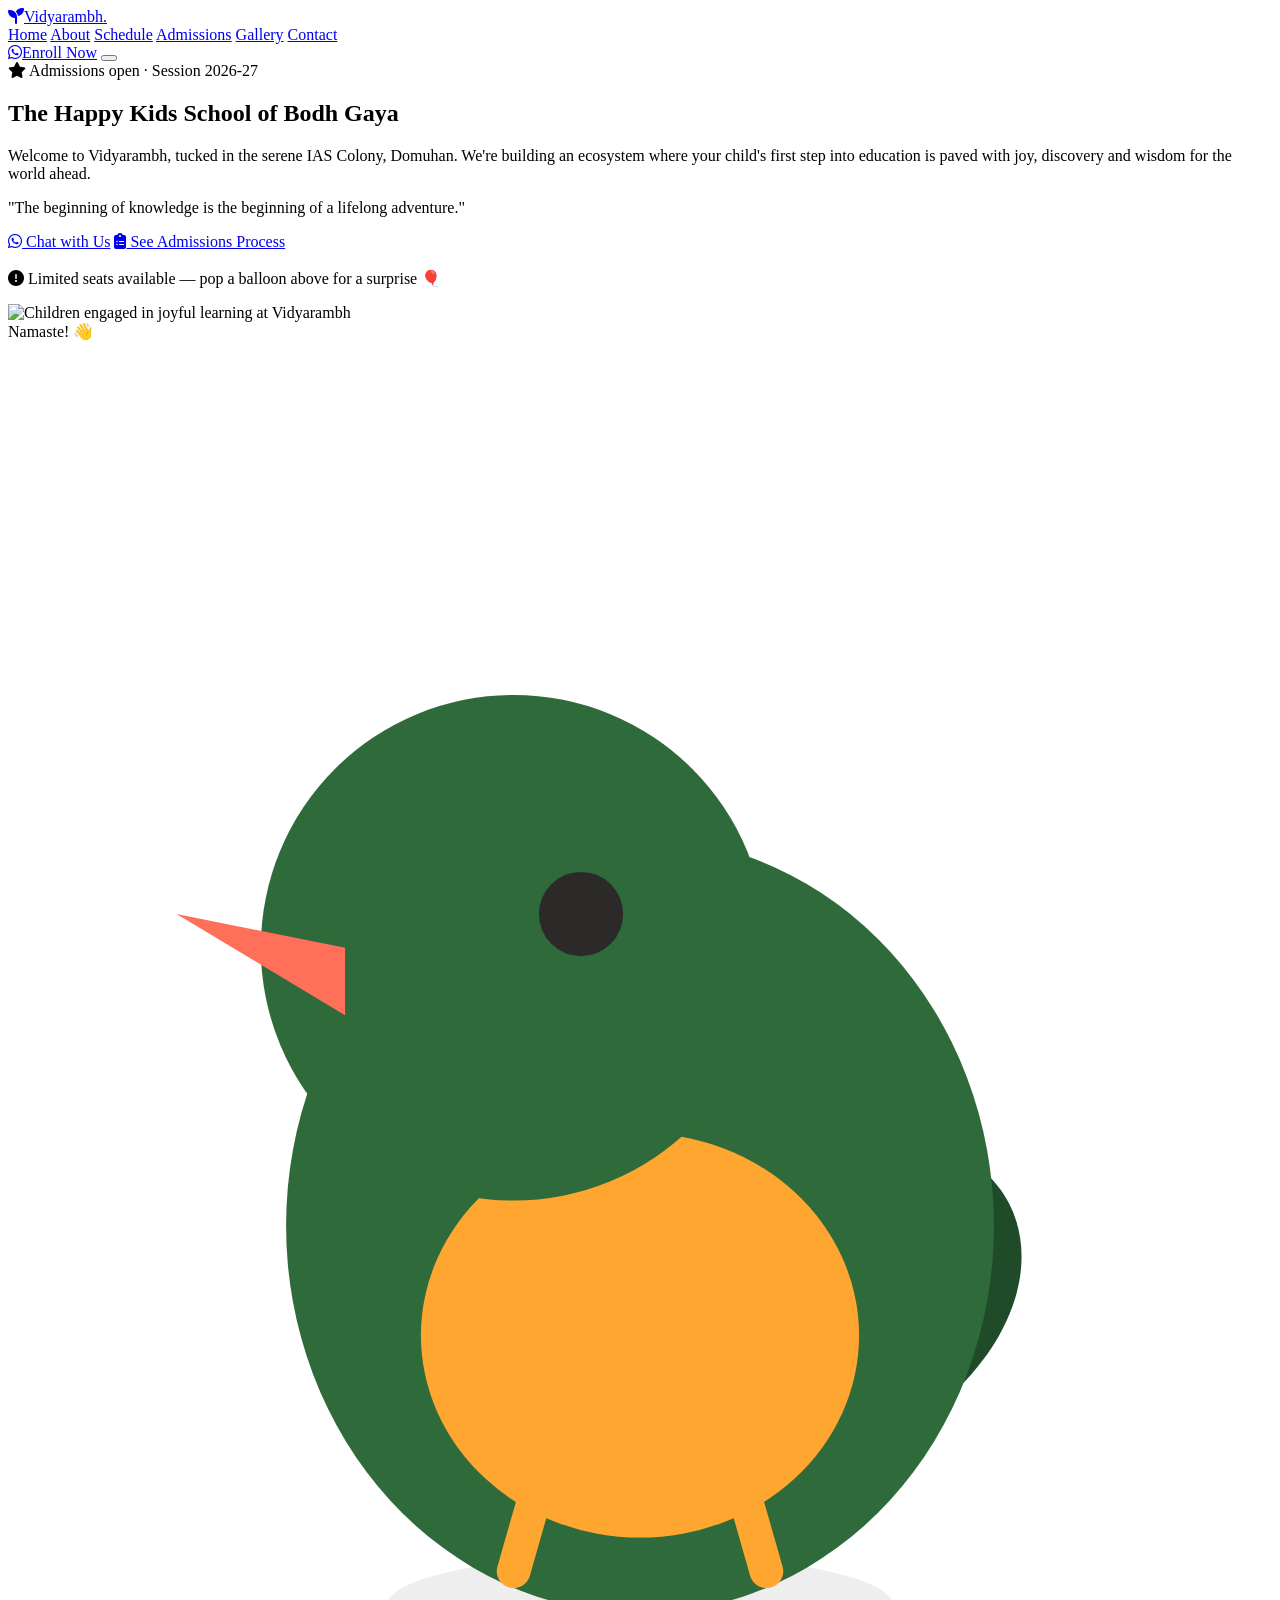
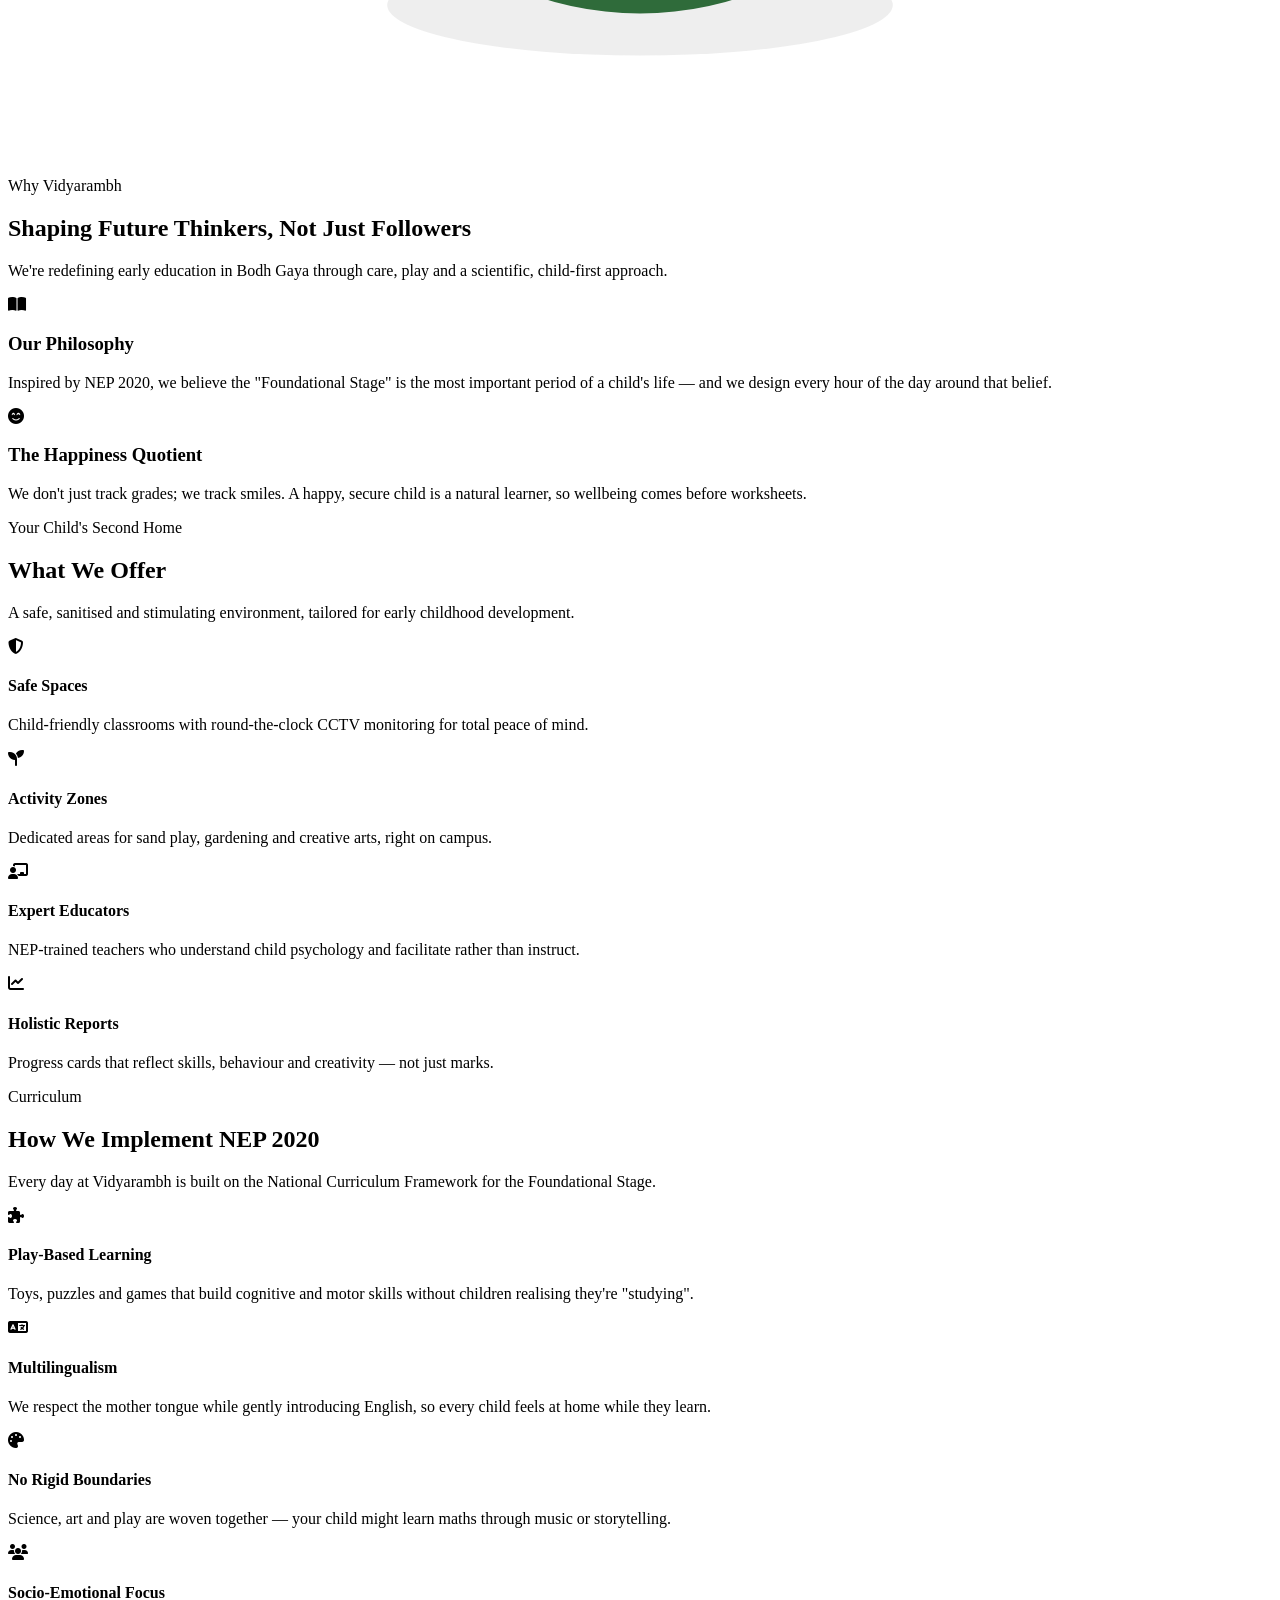
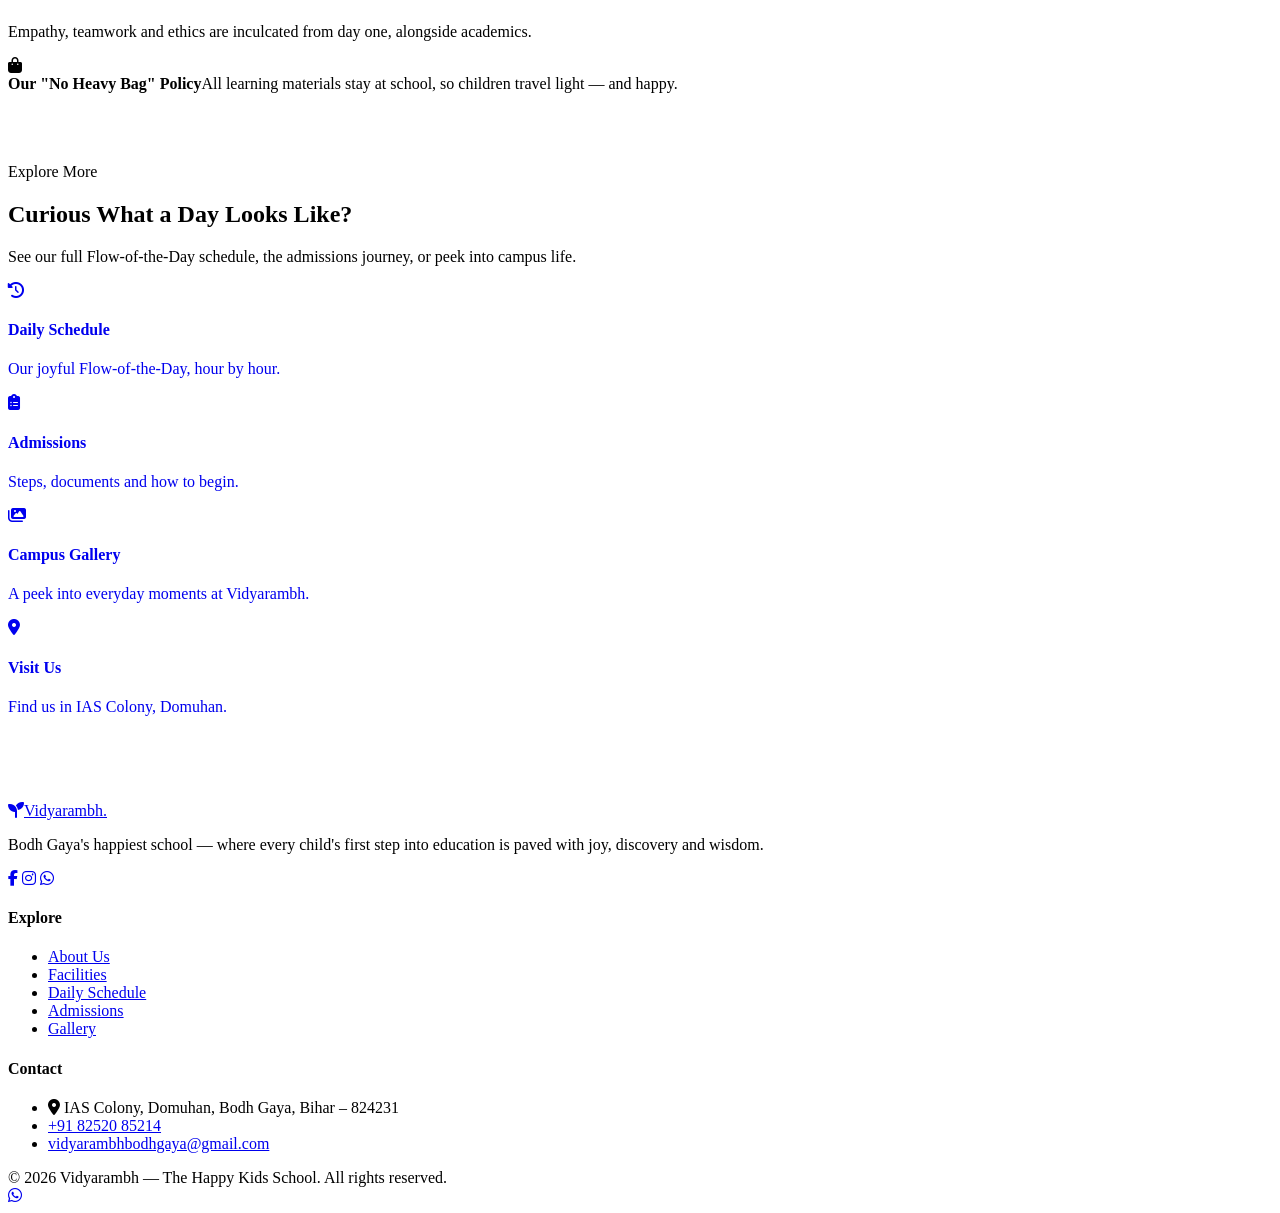
==== commit e0a24df2: "Add files via upload" ====
--- a/index.html
+++ b/index.html
@@ -5,225 +5,14 @@
 <meta name="viewport" content="width=device-width, initial-scale=1.0">
 <title>Vidyarambh — The Happy Kids School | Bodh Gaya</title>
 <meta name="description" content="Admissions open for Session 2026-27 at Vidyarambh, Bodh Gaya's NEP-aligned happy-kids preschool in IAS Colony. Play-based learning, a No Heavy Bag policy, and a joyful Flow-of-the-Day.">
-
 <link rel="preconnect" href="https://fonts.googleapis.com">
 <link rel="preconnect" href="https://fonts.gstatic.com" crossorigin>
 <link href="https://fonts.googleapis.com/css2?family=Baloo+2:wght@500;600;700;800&family=Inter:wght@400;500;600;700&display=swap" rel="stylesheet">
 <link rel="stylesheet" href="https://cdnjs.cloudflare.com/ajax/libs/font-awesome/6.4.0/css/all.min.css">
-
-<style>
-/* ============ TOKENS ============ */
-:root{
-  --marigold:#FFA630;
-  --coral:#FF6F59;
-  --peepal:#2F6B3A;
-  --peepal-deep:#1F4B29;
-  --leaf-tint:#EAF4E1;
-  --sky:#2FA8D5;
-  --cream:#FFF8EC;
-  --paper:#FFFFFF;
-  --ink:#2B2A28;
-  --ink-soft:#6E6459;
-  --radius-lg:28px;
-  --radius-md:18px;
-  --font-display:'Baloo 2', cursive;
-  --font-body:'Inter', sans-serif;
-  --shadow-soft:0 18px 40px rgba(43,42,40,0.08);
-}
-*{margin:0;padding:0;box-sizing:border-box;}
-html{scroll-behavior:smooth;}
-body{font-family:var(--font-body);color:var(--ink);background:var(--cream);line-height:1.65;overflow-x:hidden;}
-h1,h2,h3,h4{font-family:var(--font-display);color:var(--peepal-deep);letter-spacing:.2px;}
-a{text-decoration:none;color:inherit;}
-img{display:block;max-width:100%;}
-.container{width:92%;max-width:1180px;margin:0 auto;}
-.eyebrow{display:inline-flex;align-items:center;gap:8px;font-weight:700;font-size:.8rem;letter-spacing:1.5px;text-transform:uppercase;color:var(--peepal);background:var(--leaf-tint);padding:6px 14px;border-radius:50px;margin-bottom:16px;}
-.section-head{text-align:center;max-width:640px;margin:0 auto 48px;}
-.section-head h2{font-size:clamp(1.9rem,3.5vw,2.6rem);margin-bottom:12px;}
-.section-head p{color:var(--ink-soft);font-size:1.08rem;}
-section{padding:88px 0;position:relative;}
-:focus-visible{outline:3px solid var(--sky);outline-offset:3px;}
-
-/* leaf clip mask (signature shape) */
-.leaf-frame{clip-path:url(#leafClip);}
-
-/* scalloped garland divider */
-.scallop{height:34px;width:100%;}
-.scallop-cream{background:radial-gradient(circle at 10px 34px, transparent 13px, var(--cream) 14px) 0 0/26px 26px repeat-x;}
-.scallop-leaf{background:radial-gradient(circle at 10px 34px, transparent 13px, var(--leaf-tint) 14px) 0 0/26px 26px repeat-x;}
-.scallop-white{background:radial-gradient(circle at 10px 34px, transparent 13px, var(--paper) 14px) 0 0/26px 26px repeat-x;}
-.scallop-deep{background:radial-gradient(circle at 10px 34px, transparent 13px, var(--peepal-deep) 14px) 0 0/26px 26px repeat-x;}
-.scallop-up{transform:rotate(180deg);margin-top:-1px;}
-
-/* ============ BUTTONS ============ */
-.btn{display:inline-flex;align-items:center;gap:10px;padding:15px 30px;border-radius:50px;font-weight:700;font-size:1rem;border:none;cursor:pointer;transition:transform .25s ease, box-shadow .25s ease;}
-.btn-primary{background:var(--coral);color:#fff;box-shadow:0 10px 24px rgba(255,111,89,.4);}
-.btn-primary:hover{transform:translateY(-3px);box-shadow:0 14px 30px rgba(255,111,89,.5);}
-.btn-outline{background:transparent;color:var(--peepal-deep);border:2px solid var(--peepal-deep);}
-.btn-outline:hover{background:var(--peepal-deep);color:#fff;}
-.btn-block{width:100%;justify-content:center;}
-
-/* ============ HEADER / NAV ============ */
-header{position:sticky;top:0;z-index:1000;background:rgba(255,248,236,.92);backdrop-filter:blur(8px);border-bottom:1px solid rgba(47,107,58,.1);}
-.navbar{display:flex;align-items:center;justify-content:space-between;padding:16px 0;}
-.logo{display:flex;align-items:center;gap:10px;font-family:var(--font-display);font-size:1.5rem;font-weight:700;color:var(--peepal-deep);}
-.logo .leaf-dot{width:34px;height:34px;background:var(--marigold);display:flex;align-items:center;justify-content:center;border-radius:60% 40% 55% 45%/55% 45% 60% 40%;color:#fff;font-size:1rem;}
-.nav-links{display:flex;align-items:center;gap:34px;}
-.nav-links a{font-weight:600;color:var(--ink);position:relative;padding-bottom:4px;}
-.nav-links a::after{content:'';position:absolute;left:0;bottom:0;height:2px;width:0;background:var(--coral);transition:width .25s;}
-.nav-links a:hover::after{width:100%;}
-.nav-cta{display:flex;align-items:center;gap:14px;}
-.hamburger{display:none;flex-direction:column;gap:5px;background:none;border:none;cursor:pointer;padding:6px;}
-.hamburger span{width:26px;height:3px;background:var(--peepal-deep);border-radius:3px;transition:.3s;}
-
-/* ============ HERO ============ */
-.hero{padding:70px 0 100px;background:linear-gradient(160deg,#FFF8EC 0%,#FDEFD9 55%,#EAF4E1 100%);position:relative;overflow:hidden;}
-.hero .container{display:flex;align-items:center;gap:50px;}
-.hero-content{flex:1.05;position:relative;z-index:2;}
-.hero-content h1{font-size:clamp(2.4rem,5vw,3.6rem);line-height:1.15;margin-bottom:20px;}
-.hero-content h1 .accent{color:var(--coral);}
-.hero-content p.lead{font-size:1.15rem;color:var(--ink-soft);margin-bottom:14px;max-width:520px;}
-.hero-content .quote{font-family:var(--font-display);font-size:1.15rem;color:var(--peepal);margin:22px 0 30px;}
-.hero-actions{display:flex;flex-wrap:wrap;gap:16px;align-items:center;}
-.seats-note{font-size:.9rem;color:var(--ink-soft);font-weight:600;}
-.hero-image{flex:1;position:relative;z-index:2;}
-.hero-image .leaf-frame{width:100%;aspect-ratio:1/1.05;object-fit:cover;transform:rotate(-3deg);box-shadow:var(--shadow-soft);}
-.floaty{position:absolute;border-radius:50%;filter:blur(0px);animation:float 7s ease-in-out infinite;}
-.f1{top:6%;left:2%;width:70px;height:70px;background:var(--marigold);opacity:.85;animation-delay:0s;}
-.f2{bottom:10%;right:4%;width:50px;height:50px;background:var(--sky);opacity:.8;animation-delay:1.5s;}
-.f3{top:45%;left:-2%;width:34px;height:34px;background:var(--coral);opacity:.75;animation-delay:.7s;}
-@keyframes float{0%,100%{transform:translateY(0);}50%{transform:translateY(-18px);}}
-@media(prefers-reduced-motion:reduce){.floaty{animation:none;}}
-
-/* ============ ABOUT / PHILOSOPHY ============ */
-.philosophy{background:var(--cream);}
-.grid-2{display:grid;grid-template-columns:1fr 1fr;gap:34px;}
-.p-card{background:var(--paper);padding:42px 36px;border-radius:var(--radius-lg);box-shadow:var(--shadow-soft);position:relative;transition:transform .3s;}
-.p-card:hover{transform:translateY(-6px);}
-.p-card .icon{width:60px;height:60px;border-radius:60% 40% 55% 45%/55% 40% 60% 45%;display:flex;align-items:center;justify-content:center;font-size:1.5rem;color:#fff;margin-bottom:20px;}
-.p-card.c1 .icon{background:var(--sky);}
-.p-card.c2 .icon{background:var(--marigold);}
-.p-card h3{font-size:1.4rem;margin-bottom:10px;}
-.p-card p{color:var(--ink-soft);}
-
-/* ============ OFFERINGS ============ */
-.offerings{background:var(--leaf-tint);}
-.grid-4{display:grid;grid-template-columns:repeat(auto-fit,minmax(240px,1fr));gap:28px;}
-.offer-card{background:var(--paper);padding:34px 26px;border-radius:var(--radius-md);text-align:center;box-shadow:0 10px 26px rgba(43,42,40,.06);transition:transform .3s;}
-.offer-card:hover{transform:translateY(-6px);}
-.offer-card i{font-size:1.7rem;color:var(--peepal);background:var(--leaf-tint);width:64px;height:64px;border-radius:50%;display:flex;align-items:center;justify-content:center;margin:0 auto 16px;}
-.offer-card h4{font-size:1.15rem;margin-bottom:8px;}
-.offer-card p{color:var(--ink-soft);font-size:.96rem;}
-
-/* ============ NEP ============ */
-.nep{background:var(--paper);}
-.nep-grid{display:grid;grid-template-columns:1fr 1fr;gap:22px;}
-.nep-item{display:flex;gap:18px;background:var(--cream);padding:26px;border-radius:var(--radius-md);border-left:5px solid var(--coral);}
-.nep-item i{font-size:1.4rem;color:var(--coral);margin-top:3px;}
-.nep-item h4{font-size:1.15rem;margin-bottom:6px;}
-.nep-item p{color:var(--ink-soft);font-size:.96rem;}
-.no-bag{margin-top:40px;background:var(--peepal-deep);color:#fff;border-radius:var(--radius-md);padding:22px 28px;display:flex;align-items:center;gap:16px;}
-.no-bag i{font-size:1.6rem;color:var(--marigold);}
-.no-bag strong{display:block;font-family:var(--font-display);}
-
-/* ============ SCHEDULE (flow of the day arc) ============ */
-.schedule{background:var(--cream);}
-.schedule-note{text-align:center;color:var(--ink-soft);max-width:560px;margin:-20px auto 50px;font-size:.98rem;}
-.day-flow{display:flex;overflow-x:auto;gap:0;padding-bottom:20px;scroll-snap-type:x proximity;}
-.day-flow::-webkit-scrollbar{height:8px;}
-.day-flow::-webkit-scrollbar-thumb{background:var(--marigold);border-radius:10px;}
-.stop{scroll-snap-align:start;min-width:190px;flex:1;text-align:center;position:relative;padding:0 14px;}
-.stop:not(:last-child)::after{content:'';position:absolute;top:34px;right:-4px;width:calc(100% - 20px);height:3px;background:repeating-linear-gradient(90deg,var(--marigold) 0 8px, transparent 8px 14px);}
-.stop-marker{width:68px;height:68px;margin:0 auto 16px;border-radius:55% 45% 60% 40%/50% 55% 45% 50%;background:var(--peepal);color:#fff;display:flex;align-items:center;justify-content:center;font-size:1.4rem;position:relative;z-index:2;box-shadow:0 8px 18px rgba(47,107,58,.35);}
-.stop:nth-child(even) .stop-marker{background:var(--coral);box-shadow:0 8px 18px rgba(255,111,89,.35);}
-.stop-time{font-weight:700;color:var(--peepal-deep);font-size:.85rem;margin-bottom:4px;}
-.stop-hi{font-family:var(--font-display);font-size:1.05rem;margin-bottom:2px;}
-.stop-en{font-size:.85rem;color:var(--ink-soft);}
-
-/* ============ ADMISSIONS ============ */
-.admissions{background:var(--paper);}
-.adm-grid{display:grid;grid-template-columns:1.1fr .9fr;gap:50px;align-items:start;}
-.steps{list-style:none;counter-reset:step;}
-.steps li{counter-increment:step;display:flex;gap:20px;padding:22px 0;border-bottom:1px dashed rgba(47,107,58,.25);}
-.steps li:last-child{border-bottom:none;}
-.steps li::before{content:counter(step);flex-shrink:0;width:44px;height:44px;border-radius:50%;background:var(--leaf-tint);color:var(--peepal-deep);font-family:var(--font-display);font-weight:700;display:flex;align-items:center;justify-content:center;font-size:1.1rem;}
-.steps li h4{margin-bottom:4px;font-size:1.1rem;}
-.steps li p{color:var(--ink-soft);font-size:.96rem;}
-.docs-card{background:var(--peepal-deep);color:#fff;border-radius:var(--radius-lg);padding:36px 32px;}
-.docs-card h3{color:#fff;font-size:1.4rem;margin-bottom:18px;}
-.docs-card ul{list-style:none;}
-.docs-card li{display:flex;gap:12px;margin-bottom:14px;font-size:.98rem;}
-.docs-card i{color:var(--marigold);margin-top:3px;}
-
-/* ============ CONTACT ============ */
-.contact{background:var(--leaf-tint);}
-.contact-grid{display:grid;grid-template-columns:1fr 1fr;gap:40px;align-items:stretch;}
-.contact-info{background:var(--paper);border-radius:var(--radius-lg);padding:38px 34px;box-shadow:var(--shadow-soft);}
-.contact-info h3{font-size:1.5rem;margin-bottom:22px;}
-.info-row{display:flex;gap:16px;margin-bottom:20px;}
-.info-row i{width:44px;height:44px;border-radius:50%;background:var(--leaf-tint);color:var(--peepal);display:flex;align-items:center;justify-content:center;flex-shrink:0;}
-.info-row strong{display:block;margin-bottom:2px;}
-.info-row span, .info-row a{color:var(--ink-soft);font-size:.96rem;}
-.map-embed{border-radius:var(--radius-lg);overflow:hidden;box-shadow:var(--shadow-soft);min-height:220px;margin-top:24px;}
-.map-embed iframe{width:100%;height:220px;border:0;display:block;}
-
-.enquiry{background:var(--paper);border-radius:var(--radius-lg);padding:38px 34px;box-shadow:var(--shadow-soft);}
-.enquiry h3{font-size:1.5rem;margin-bottom:8px;}
-.enquiry p.hint{color:var(--ink-soft);font-size:.92rem;margin-bottom:24px;}
-.form-row{margin-bottom:18px;}
-.form-row label{display:block;font-weight:600;font-size:.9rem;margin-bottom:6px;}
-.form-row input, .form-row select, .form-row textarea{width:100%;padding:13px 15px;border-radius:12px;border:1.5px solid #E4DCCB;font-family:var(--font-body);font-size:.98rem;background:var(--cream);transition:border-color .2s;}
-.form-row input:focus, .form-row select:focus, .form-row textarea:focus{border-color:var(--peepal);outline:none;}
-.form-row textarea{resize:vertical;min-height:90px;}
-.two-col{display:grid;grid-template-columns:1fr 1fr;gap:16px;}
-.form-status{margin-top:12px;font-size:.9rem;color:var(--peepal-deep);min-height:20px;}
-
-/* ============ FOOTER ============ */
-footer{background:var(--peepal-deep);color:#fff;padding-top:60px;}
-.footer-grid{display:grid;grid-template-columns:1.3fr 1fr 1fr;gap:40px;padding-bottom:40px;}
-.footer-brand .logo{color:#fff;}
-.footer-brand p{color:rgba(255,255,255,.75);margin-top:14px;max-width:320px;font-size:.95rem;}
-footer h4{color:#fff;font-size:1.05rem;margin-bottom:16px;}
-footer ul{list-style:none;}
-footer ul li{margin-bottom:10px;}
-footer ul a{color:rgba(255,255,255,.75);font-size:.95rem;transition:color .2s;}
-footer ul a:hover{color:var(--marigold);}
-.socials{display:flex;gap:12px;margin-top:16px;}
-.socials a{width:38px;height:38px;border-radius:50%;background:rgba(255,255,255,.1);display:flex;align-items:center;justify-content:center;color:#fff;transition:.2s;}
-.socials a:hover{background:var(--marigold);}
-.copyright{border-top:1px solid rgba(255,255,255,.15);text-align:center;padding:22px 0;font-size:.85rem;color:rgba(255,255,255,.6);}
-
-/* ============ FLOATING WHATSAPP ============ */
-.wa-float{position:fixed;bottom:26px;right:26px;width:60px;height:60px;background:#25D366;border-radius:50%;display:flex;align-items:center;justify-content:center;color:#fff;font-size:1.7rem;box-shadow:0 10px 24px rgba(37,211,102,.5);z-index:999;animation:pulse 2.6s infinite;}
-@keyframes pulse{0%{box-shadow:0 0 0 0 rgba(37,211,102,.55);}70%{box-shadow:0 0 0 16px rgba(37,211,102,0);}100%{box-shadow:0 0 0 0 rgba(37,211,102,0);}}
-@media(prefers-reduced-motion:reduce){.wa-float{animation:none;}}
-
-/* ============ REVEAL ON SCROLL ============ */
-.reveal{opacity:0;transform:translateY(24px);transition:opacity .6s ease, transform .6s ease;}
-.reveal.in{opacity:1;transform:translateY(0);}
-
-/* ============ RESPONSIVE ============ */
-@media(max-width:900px){
-  .hero .container{flex-direction:column;}
-  .hero-content{text-align:center;}
-  .hero-actions{justify-content:center;}
-  .hero-content p.lead{margin-left:auto;margin-right:auto;}
-  .grid-2, .nep-grid, .adm-grid, .contact-grid, .two-col{grid-template-columns:1fr;}
-  .footer-grid{grid-template-columns:1fr;}
-  .nav-links{position:fixed;top:72px;left:0;right:0;background:var(--cream);flex-direction:column;align-items:flex-start;padding:24px 6%;gap:18px;box-shadow:0 12px 20px rgba(0,0,0,.08);transform:translateY(-120%);opacity:0;transition:.3s;}
-  .nav-links.open{transform:translateY(0);opacity:1;}
-  .hamburger{display:flex;}
-  .nav-cta .btn span{display:none;}
-}
-@media(max-width:480px){
-  section{padding:64px 0;}
-  .p-card,.docs-card,.contact-info,.enquiry{padding:28px 22px;}
-}
-</style>
+<link rel="stylesheet" href="assets/style.css">
 </head>
-<body>
-
-<!-- hidden SVG defs: signature leaf clip-path used across the page -->
+<body data-page="home">
+
 <svg width="0" height="0" style="position:absolute">
   <defs>
     <clipPath id="leafClip" clipPathUnits="objectBoundingBox">
@@ -234,17 +23,17 @@
 
 <header>
   <div class="container navbar">
-    <a href="#top" class="logo"><span class="leaf-dot"><i class="fas fa-seedling"></i></span>Vidyarambh<span style="color:var(--coral)">.</span></a>
+    <a href="index.html" class="logo"><span class="leaf-dot"><i class="fas fa-seedling"></i></span>Vidyarambh<span style="color:var(--coral)">.</span></a>
     <nav class="nav-links" id="navLinks">
-      <a href="#about">About</a>
-      <a href="#offerings">Facilities</a>
-      <a href="#nep">NEP 2020</a>
-      <a href="#schedule">Schedule</a>
-      <a href="#admissions">Admissions</a>
-      <a href="#contact">Contact</a>
+      <a href="index.html#about" data-nav="home">Home</a>
+      <a href="index.html#offerings" data-nav="home">About</a>
+      <a href="schedule.html" data-nav="schedule">Schedule</a>
+      <a href="admissions.html" data-nav="admissions">Admissions</a>
+      <a href="gallery.html" data-nav="gallery">Gallery</a>
+      <a href="admissions.html#contact" data-nav="admissions">Contact</a>
     </nav>
     <div class="nav-cta">
-      <a href="https://wa.me/918252085214?text=Hello%20Vidyarambh%20School!%20I%20would%20like%20to%20enquire%20about%20admissions." target="_blank" rel="noopener" class="btn btn-primary"><i class="fab fa-whatsapp"></i><span>Enroll Now</span></a>
+      <a href="https://wa.me/918252085214?text=Hello%20Vidyarambh%20School!%20I%20would%20like%20to%20enquire%20about%20admissions." target="_blank" rel="noopener" class="btn btn-primary" data-confetti><i class="fab fa-whatsapp"></i><span>Enroll Now</span></a>
       <button class="hamburger" id="hamburger" aria-label="Toggle menu" aria-expanded="false" aria-controls="navLinks">
         <span></span><span></span><span></span>
       </button>
@@ -254,9 +43,15 @@
 
 <!-- HERO -->
 <section class="hero" id="top">
+  <div class="decor-layer kite-field"></div>
   <div class="floaty f1"></div>
   <div class="floaty f2"></div>
   <div class="floaty f3"></div>
+
+  <div class="balloon" style="top:14%; left:6%; background:radial-gradient(circle at 30% 25%, #FFD199, var(--marigold));"></div>
+  <div class="balloon" style="top:8%; left:16%; background:radial-gradient(circle at 30% 25%, #FF9F8F, var(--coral)); animation-delay:.8s;"></div>
+  <div class="balloon" style="top:20%; left:26%; background:radial-gradient(circle at 30% 25%, #8FDFF5, var(--sky)); animation-delay:1.6s;"></div>
+
   <div class="container">
     <div class="hero-content">
       <div class="eyebrow"><i class="fas fa-star"></i> Admissions open · Session 2026-27</div>
@@ -264,14 +59,28 @@
       <p class="lead">Welcome to Vidyarambh, tucked in the serene IAS Colony, Domuhan. We're building an ecosystem where your child's first step into education is paved with joy, discovery and wisdom for the world ahead.</p>
       <p class="quote">"The beginning of knowledge is the beginning of a lifelong adventure."</p>
       <div class="hero-actions">
-        <a href="https://wa.me/918252085214?text=Hello%20Vidyarambh%20School!%20I%20would%20like%20to%20enquire%20about%20admissions." target="_blank" rel="noopener" class="btn btn-primary"><i class="fab fa-whatsapp"></i> Chat with Us</a>
-        <a href="#admissions" class="btn btn-outline"><i class="fas fa-clipboard-list"></i> See Admissions Process</a>
-      </div>
-      <p class="seats-note" style="margin-top:18px;"><i class="fas fa-circle-exclamation" style="color:var(--coral)"></i> Limited seats available for this session</p>
+        <a href="https://wa.me/918252085214?text=Hello%20Vidyarambh%20School!%20I%20would%20like%20to%20enquire%20about%20admissions." target="_blank" rel="noopener" class="btn btn-primary" data-confetti><i class="fab fa-whatsapp"></i> Chat with Us</a>
+        <a href="admissions.html" class="btn btn-outline"><i class="fas fa-clipboard-list"></i> See Admissions Process</a>
+      </div>
+      <p class="seats-note" style="margin-top:18px;"><i class="fas fa-circle-exclamation" style="color:var(--coral)"></i> Limited seats available — pop a balloon above for a surprise 🎈</p>
     </div>
     <div class="hero-image">
       <img class="leaf-frame" src="https://images.unsplash.com/photo-1544776193-352d25ca82cd?auto=format&fit=crop&w=900&q=80" alt="Children engaged in joyful learning at Vidyarambh">
     </div>
+  </div>
+
+  <div class="mascot-wrap" aria-label="Say hi to Chiku, our mascot" role="button" tabindex="0">
+    <div class="speech-bubble">Namaste! 👋</div>
+    <svg class="mascot" viewBox="0 0 150 170" xmlns="http://www.w3.org/2000/svg">
+      <ellipse cx="75" cy="150" rx="30" ry="6" fill="rgba(43,42,40,0.08)"/>
+      <path class="wing" d="M95,95 C120,90 128,110 112,125 C102,133 88,128 88,115 Z" fill="#1F4B29"/>
+      <ellipse cx="75" cy="105" rx="42" ry="46" fill="#2F6B3A"/>
+      <ellipse cx="75" cy="118" rx="26" ry="24" fill="#FFA630"/>
+      <circle cx="60" cy="72" r="30" fill="#2F6B3A"/>
+      <circle class="eye" cx="68" cy="68" r="5" fill="#2B2A28"/>
+      <path d="M40,72 L20,68 L40,80 Z" fill="#FF6F59"/>
+      <path d="M64,132 L60,146 M86,132 L90,146" stroke="#FFA630" stroke-width="4" stroke-linecap="round"/>
+    </svg>
   </div>
 </section>
 <div class="scallop scallop-cream"></div>
@@ -367,116 +176,35 @@
 </section>
 <div class="scallop scallop-white scallop-up"></div>
 
-<!-- SCHEDULE -->
-<section id="schedule" class="schedule">
-  <div class="container">
-    <div class="section-head reveal">
-      <div class="eyebrow">A Rhythm of Joy</div>
-      <h2>Flow of the Day</h2>
-      <p>Not a rigid bell-to-bell routine — a "Flow-of-the-Day" model aligned with the NCF-FS that balances active play with quiet reflection.</p>
-    </div>
-    <div class="day-flow reveal" role="list" aria-label="Daily schedule">
-      <div class="stop" role="listitem"><div class="stop-marker"><i class="fas fa-hand-sparkles"></i></div><div class="stop-time">8:30 AM</div><div class="stop-hi">Swagat</div><div class="stop-en">The Welcome</div></div>
-      <div class="stop" role="listitem"><div class="stop-marker"><i class="fas fa-hands-praying"></i></div><div class="stop-time">8:35 – 8:50</div><div class="stop-hi">Chetna Satra</div><div class="stop-en">Prayer</div></div>
-      <div class="stop" role="listitem"><div class="stop-marker"><i class="fas fa-people-group"></i></div><div class="stop-time">8:50 – 9:20</div><div class="stop-hi">Gatividhi</div><div class="stop-en">Circle Time</div></div>
-      <div class="stop" role="listitem"><div class="stop-marker"><i class="fas fa-lightbulb"></i></div><div class="stop-time">9:20 – 10:00</div><div class="stop-hi">Adhigam</div><div class="stop-en">Learning Hour</div></div>
-      <div class="stop" role="listitem"><div class="stop-marker"><i class="fas fa-apple-whole"></i></div><div class="stop-time">10:00 – 10:30</div><div class="stop-hi">Paushtik Break</div><div class="stop-en">Nutrition Break</div></div>
-      <div class="stop" role="listitem"><div class="stop-marker"><i class="fas fa-palette"></i></div><div class="stop-time">10:30 – 11:00</div><div class="stop-hi">Srijan</div><div class="stop-en">Creative Arts</div></div>
-      <div class="stop" role="listitem"><div class="stop-marker"><i class="fas fa-child-reaching"></i></div><div class="stop-time">11:00 – 11:25</div><div class="stop-hi">Khel-Kud</div><div class="stop-en">Outdoor Play</div></div>
-      <div class="stop" role="listitem"><div class="stop-marker"><i class="fas fa-house"></i></div><div class="stop-time">11:25 – 11:30</div><div class="stop-hi">Vidayi</div><div class="stop-en">Dispersal</div></div>
-    </div>
-    <p class="schedule-note reveal">Note: the schedule shifts gently with the seasons, festivals and, honestly, the children's mood.</p>
-  </div>
-</section>
-
-<!-- ADMISSIONS -->
-<section id="admissions" class="admissions">
-  <div class="container">
-    <div class="section-head reveal">
-      <div class="eyebrow">Join the Family</div>
-      <h2>Begin the Journey of a Thousand Smiles</h2>
-      <p>Admitting your child to school is a big milestone — we keep the process as warm and stress-free as a pleasant morning at Vidyarambh.</p>
-    </div>
-    <div class="adm-grid">
-      <ol class="steps reveal">
-        <li><h4>The Visit</h4><p>Come see our campus in the heart of the peaceful IAS Colony, Domuhan, Bodh Gaya.</p></li>
-        <li><h4>Interaction</h4><p>A friendly chat with our educators to understand your child's unique personality.</p></li>
-        <li><h4>Documentation</h4><p>Submission of the registration form along with the required documents.</p></li>
-        <li><h4>Orientation</h4><p>A "Welcome Kit" and a parents' session to align on our NEP-based teaching methods.</p></li>
-      </ol>
-      <div class="docs-card reveal">
-        <h3>Documents Required</h3>
-        <ul>
-          <li><i class="fas fa-file-lines"></i> Copy of the child's Birth Certificate</li>
-          <li><i class="fas fa-image"></i> Two recent passport-sized photographs of the child</li>
-          <li><i class="fas fa-id-card"></i> Copy of Aadhar Card (child &amp; parents)</li>
-          <li><i class="fas fa-notes-medical"></i> Immunization / medical record summary</li>
-        </ul>
-        <a href="https://wa.me/918252085214?text=Hello%20Vidyarambh%20School!%20I'd%20like%20to%20start%20the%20admission%20process." target="_blank" rel="noopener" class="btn btn-primary btn-block" style="margin-top:8px;"><i class="fab fa-whatsapp"></i> Start Admission on WhatsApp</a>
-      </div>
-    </div>
-  </div>
-</section>
-<div class="scallop scallop-leaf scallop-up" style="transform:none;"></div>
-
-<!-- CONTACT -->
-<section id="contact" class="contact">
-  <div class="container">
-    <div class="section-head reveal">
-      <div class="eyebrow">Get in Touch</div>
-      <h2>Come Say Hello</h2>
-      <p>We'd love to show you around. Reach out any way that's easiest for you.</p>
-    </div>
-    <div class="contact-grid">
-      <div class="contact-info reveal">
-        <h3>Campus Details</h3>
-        <div class="info-row">
-          <i class="fas fa-map-marker-alt"></i>
-          <div><strong>Address</strong><span>IAS Colony, Domuhan, Bodh Gaya, Bihar – 824231</span></div>
-        </div>
-        <div class="info-row">
-          <i class="fas fa-phone-alt"></i>
-          <div><strong>Phone</strong><a href="tel:+918252085214">+91 82520 85214</a></div>
-        </div>
-        <div class="info-row">
-          <i class="fas fa-envelope"></i>
-          <div><strong>Email</strong><a href="mailto:Vidyarambhbodhgaya@gmail.com">vidyarambhbodhgaya@gmail.com</a></div>
-        </div>
-        <div class="info-row">
-          <i class="fas fa-clock"></i>
-          <div><strong>Office Hours</strong><span>Mon – Sat · 8:00 AM – 12:00 Noon</span></div>
-        </div>
-        <div class="map-embed">
-          <iframe src="https://www.google.com/maps?q=Vidyarambh+The+Happy+Kids+School,+IAS+Colony,+Domuhan,+Bodh+Gaya,+Bihar+824231&output=embed" loading="lazy" referrerpolicy="no-referrer-when-downgrade" title="Vidyarambh School location on Google Maps"></iframe>
-        </div>
-      </div>
-
-      <div class="enquiry reveal">
-        <h3>Send an Enquiry</h3>
-        <p class="hint">Fill this in and it'll open WhatsApp with your message ready to send to us — no email needed.</p>
-        <form id="enquiryForm">
-          <div class="two-col">
-            <div class="form-row">
-              <label for="parentName">Parent's Name</label>
-              <input type="text" id="parentName" required placeholder="Your name">
-            </div>
-            <div class="form-row">
-              <label for="childAge">Child's Age</label>
-              <input type="text" id="childAge" required placeholder="e.g. 3 years">
-            </div>
-          </div>
-          <div class="form-row">
-            <label for="phone">Phone Number</label>
-            <input type="tel" id="phone" required placeholder="10-digit mobile number">
-          </div>
-          <div class="form-row">
-            <label for="message">Message</label>
-            <textarea id="message" placeholder="Tell us a bit about what you'd like to know"></textarea>
-          </div>
-          <button type="submit" class="btn btn-primary btn-block"><i class="fab fa-whatsapp"></i> Send via WhatsApp</button>
-          <p class="form-status" id="formStatus"></p>
-        </form>
-      </div>
+<!-- QUICK LINKS STRIP -->
+<section style="padding:70px 0;background:var(--paper);">
+  <div class="container">
+    <div class="section-head reveal">
+      <div class="eyebrow">Explore More</div>
+      <h2>Curious What a Day Looks Like?</h2>
+      <p>See our full Flow-of-the-Day schedule, the admissions journey, or peek into campus life.</p>
+    </div>
+    <div class="grid-4">
+      <a href="schedule.html" class="offer-card reveal" style="text-decoration:none;">
+        <i class="fas fa-clock-rotate-left"></i>
+        <h4>Daily Schedule</h4>
+        <p>Our joyful Flow-of-the-Day, hour by hour.</p>
+      </a>
+      <a href="admissions.html" class="offer-card reveal" style="text-decoration:none;">
+        <i class="fas fa-clipboard-list"></i>
+        <h4>Admissions</h4>
+        <p>Steps, documents and how to begin.</p>
+      </a>
+      <a href="gallery.html" class="offer-card reveal" style="text-decoration:none;">
+        <i class="fas fa-images"></i>
+        <h4>Campus Gallery</h4>
+        <p>A peek into everyday moments at Vidyarambh.</p>
+      </a>
+      <a href="admissions.html#contact" class="offer-card reveal" style="text-decoration:none;">
+        <i class="fas fa-map-marker-alt"></i>
+        <h4>Visit Us</h4>
+        <p>Find us in IAS Colony, Domuhan.</p>
+      </a>
     </div>
   </div>
 </section>
@@ -484,7 +212,7 @@
 <footer>
   <div class="container footer-grid">
     <div class="footer-brand">
-      <a href="#top" class="logo"><span class="leaf-dot"><i class="fas fa-seedling"></i></span>Vidyarambh<span style="color:var(--marigold)">.</span></a>
+      <a href="index.html" class="logo"><span class="leaf-dot"><i class="fas fa-seedling"></i></span>Vidyarambh<span style="color:var(--marigold)">.</span></a>
       <p>Bodh Gaya's happiest school — where every child's first step into education is paved with joy, discovery and wisdom.</p>
       <div class="socials">
         <a href="#" aria-label="Facebook"><i class="fab fa-facebook-f"></i></a>
@@ -495,11 +223,11 @@
     <div>
       <h4>Explore</h4>
       <ul>
-        <li><a href="#about">About Us</a></li>
-        <li><a href="#offerings">Facilities</a></li>
-        <li><a href="#nep">NEP 2020</a></li>
-        <li><a href="#schedule">Daily Schedule</a></li>
-        <li><a href="#admissions">Admissions</a></li>
+        <li><a href="index.html#about">About Us</a></li>
+        <li><a href="index.html#offerings">Facilities</a></li>
+        <li><a href="schedule.html">Daily Schedule</a></li>
+        <li><a href="admissions.html">Admissions</a></li>
+        <li><a href="gallery.html">Gallery</a></li>
       </ul>
     </div>
     <div>
@@ -516,56 +244,6 @@
 
 <a href="https://wa.me/918252085214?text=Hello%20Vidyarambh%20School!%20I%20would%20like%20to%20enquire%20about%20admissions." target="_blank" rel="noopener" class="wa-float" aria-label="Chat on WhatsApp"><i class="fab fa-whatsapp"></i></a>
 
-<script>
-// Mobile nav toggle
-const hamburger = document.getElementById('hamburger');
-const navLinks = document.getElementById('navLinks');
-hamburger.addEventListener('click', () => {
-  const isOpen = navLinks.classList.toggle('open');
-  hamburger.setAttribute('aria-expanded', isOpen);
-});
-navLinks.querySelectorAll('a').forEach(link => {
-  link.addEventListener('click', () => {
-    navLinks.classList.remove('open');
-    hamburger.setAttribute('aria-expanded', 'false');
-  });
-});
-
-// Scroll reveal
-const revealEls = document.querySelectorAll('.reveal');
-const io = new IntersectionObserver((entries) => {
-  entries.forEach(entry => {
-    if (entry.isIntersecting) {
-      entry.target.classList.add('in');
-      io.unobserve(entry.target);
-    }
-  });
-}, { threshold: 0.15 });
-revealEls.forEach(el => io.observe(el));
-
-// Enquiry form -> WhatsApp deep link
-const enquiryForm = document.getElementById('enquiryForm');
-const formStatus = document.getElementById('formStatus');
-enquiryForm.addEventListener('submit', function (e) {
-  e.preventDefault();
-  const name = document.getElementById('parentName').value.trim();
-  const age = document.getElementById('childAge').value.trim();
-  const phone = document.getElementById('phone').value.trim();
-  const message = document.getElementById('message').value.trim();
-
-  if (!name || !age || !phone) {
-    formStatus.textContent = 'Please fill in your name, child\'s age and phone number.';
-    formStatus.style.color = 'var(--coral)';
-    return;
-  }
-
-  const text = `Hello Vidyarambh School! I'd like to enquire about admissions.%0A%0AParent's Name: ${encodeURIComponent(name)}%0AChild's Age: ${encodeURIComponent(age)}%0APhone: ${encodeURIComponent(phone)}%0AMessage: ${encodeURIComponent(message || 'N/A')}`;
-  const waLink = `https://wa.me/918252085214?text=${text}`;
-  formStatus.textContent = 'Opening WhatsApp…';
-  formStatus.style.color = 'var(--peepal-deep)';
-  window.open(waLink, '_blank');
-  enquiryForm.reset();
-});
-</script>
+<script src="assets/script.js"></script>
 </body>
 </html>
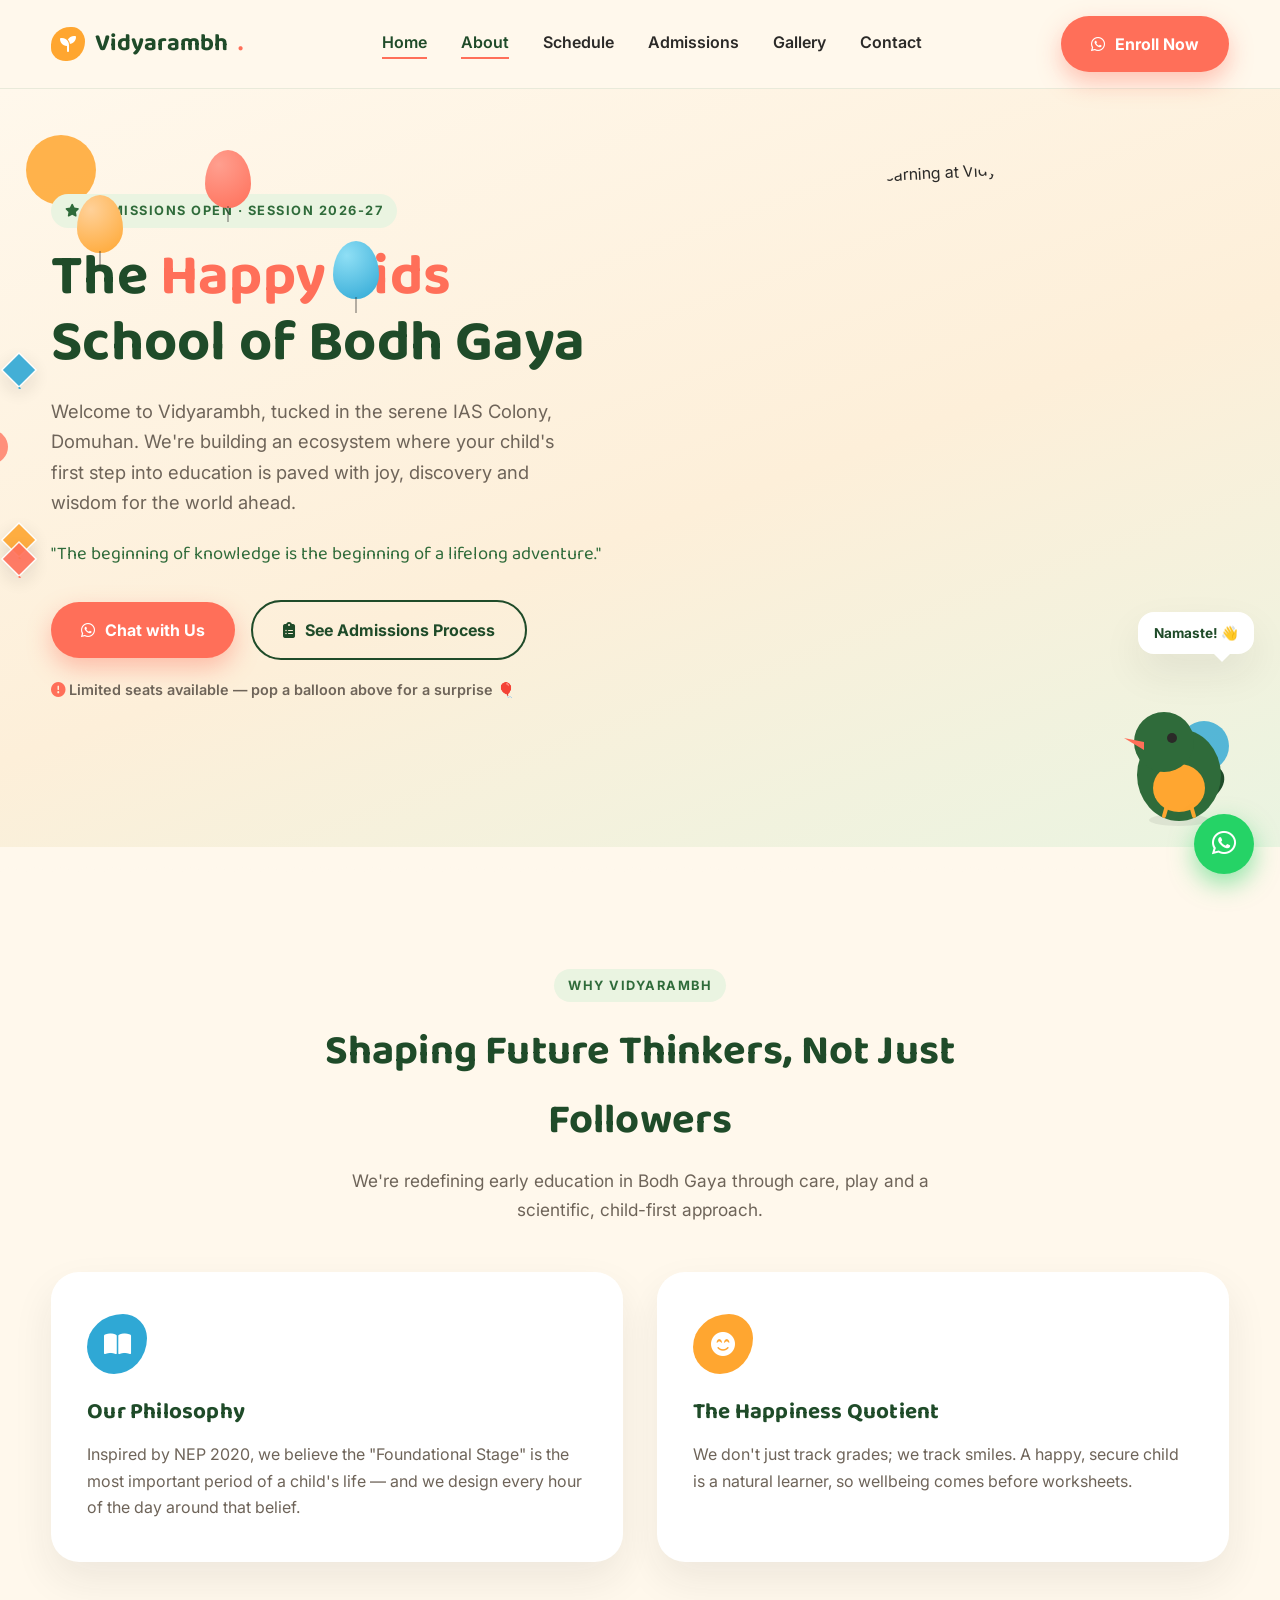
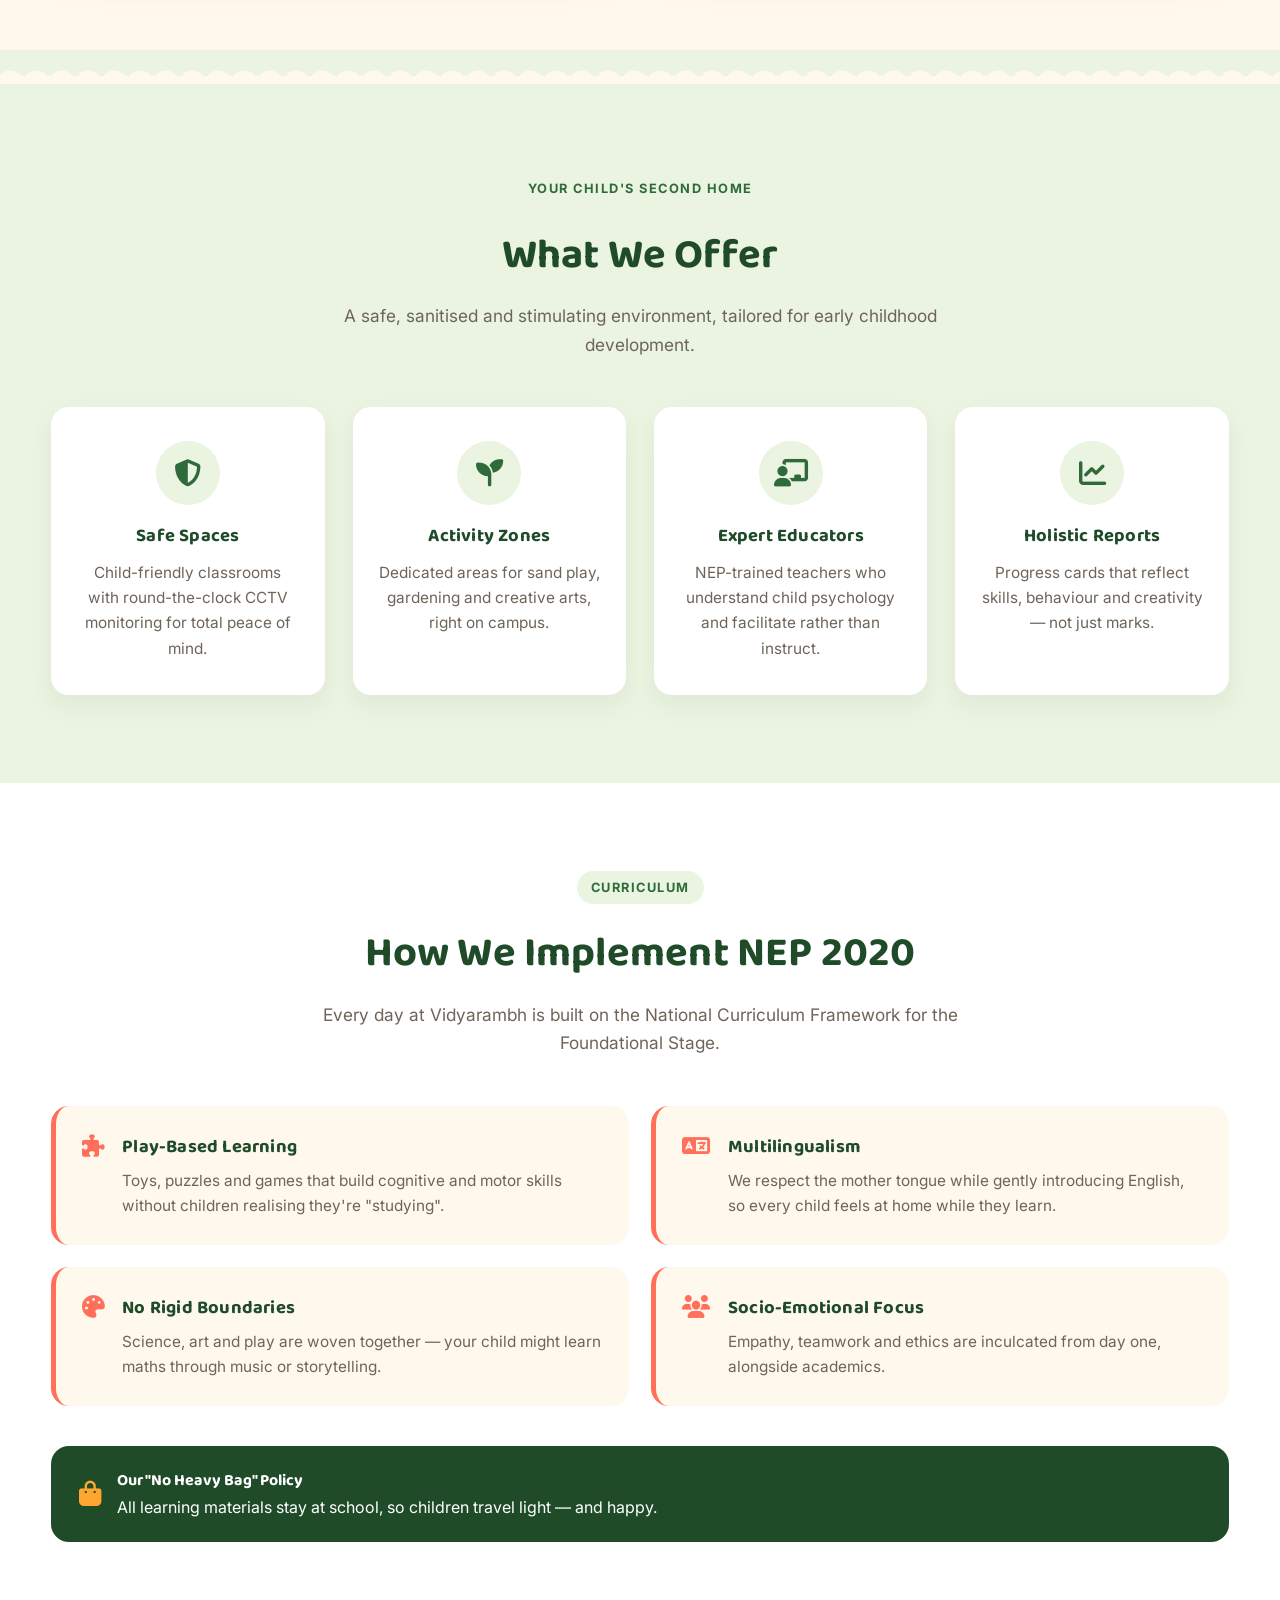
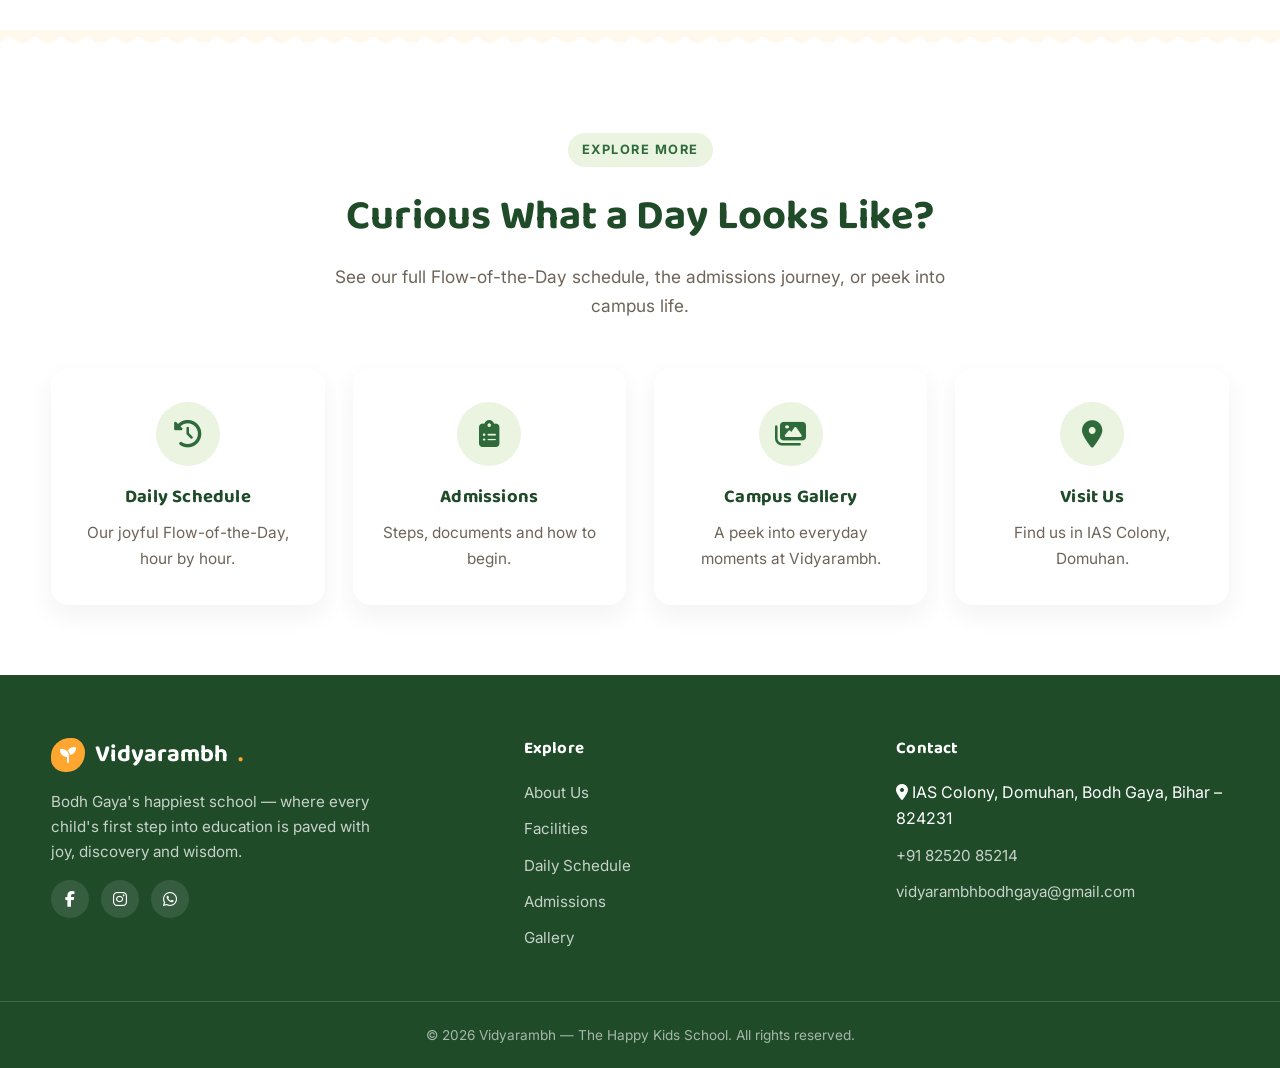
==== commit 11d08750: "Add files via upload" ====
--- a/index.html
+++ b/index.html
@@ -9,7 +9,7 @@
 <link rel="preconnect" href="https://fonts.gstatic.com" crossorigin>
 <link href="https://fonts.googleapis.com/css2?family=Baloo+2:wght@500;600;700;800&family=Inter:wght@400;500;600;700&display=swap" rel="stylesheet">
 <link rel="stylesheet" href="https://cdnjs.cloudflare.com/ajax/libs/font-awesome/6.4.0/css/all.min.css">
-<link rel="stylesheet" href="assets/style.css">
+<link rel="stylesheet" href="style.css">
 </head>
 <body data-page="home">
 
@@ -244,6 +244,6 @@
 
 <a href="https://wa.me/918252085214?text=Hello%20Vidyarambh%20School!%20I%20would%20like%20to%20enquire%20about%20admissions." target="_blank" rel="noopener" class="wa-float" aria-label="Chat on WhatsApp"><i class="fab fa-whatsapp"></i></a>
 
-<script src="assets/script.js"></script>
+<script src="script.js"></script>
 </body>
 </html>
--- a/style.css
+++ b/style.css
@@ -0,0 +1,312 @@
+/* =====================================================
+   VIDYARAMBH — shared stylesheet
+   ===================================================== */
+
+/* ---------- TOKENS ---------- */
+:root{
+  --marigold:#FFA630;
+  --coral:#FF6F59;
+  --peepal:#2F6B3A;
+  --peepal-deep:#1F4B29;
+  --leaf-tint:#EAF4E1;
+  --sky:#2FA8D5;
+  --cream:#FFF8EC;
+  --paper:#FFFFFF;
+  --ink:#2B2A28;
+  --ink-soft:#6E6459;
+  --radius-lg:28px;
+  --radius-md:18px;
+  --font-display:'Baloo 2', cursive;
+  --font-body:'Inter', sans-serif;
+  --shadow-soft:0 18px 40px rgba(43,42,40,0.08);
+}
+*{margin:0;padding:0;box-sizing:border-box;}
+html{scroll-behavior:smooth;}
+body{font-family:var(--font-body);color:var(--ink);background:var(--cream);line-height:1.65;overflow-x:hidden;
+  opacity:0; animation:pageIn .6s ease forwards;}
+@keyframes pageIn{to{opacity:1;}}
+h1,h2,h3,h4{font-family:var(--font-display);color:var(--peepal-deep);letter-spacing:.2px;}
+a{text-decoration:none;color:inherit;}
+img{display:block;max-width:100%;}
+.container{width:92%;max-width:1180px;margin:0 auto;}
+.eyebrow{display:inline-flex;align-items:center;gap:8px;font-weight:700;font-size:.8rem;letter-spacing:1.5px;text-transform:uppercase;color:var(--peepal);background:var(--leaf-tint);padding:6px 14px;border-radius:50px;margin-bottom:16px;}
+.section-head{text-align:center;max-width:640px;margin:0 auto 48px;}
+.section-head h2{font-size:clamp(1.9rem,3.5vw,2.6rem);margin-bottom:12px;}
+.section-head p{color:var(--ink-soft);font-size:1.08rem;}
+section{padding:88px 0;position:relative;}
+:focus-visible{outline:3px solid var(--sky);outline-offset:3px;}
+
+.leaf-frame{clip-path:url(#leafClip);}
+
+.scallop{height:34px;width:100%;}
+.scallop-cream{background:radial-gradient(circle at 10px 34px, transparent 13px, var(--cream) 14px) 0 0/26px 26px repeat-x;}
+.scallop-leaf{background:radial-gradient(circle at 10px 34px, transparent 13px, var(--leaf-tint) 14px) 0 0/26px 26px repeat-x;}
+.scallop-white{background:radial-gradient(circle at 10px 34px, transparent 13px, var(--paper) 14px) 0 0/26px 26px repeat-x;}
+.scallop-up{transform:rotate(180deg);margin-top:-1px;}
+
+/* ---------- BUTTONS (bouncy) ---------- */
+.btn{display:inline-flex;align-items:center;gap:10px;padding:15px 30px;border-radius:50px;font-weight:700;font-size:1rem;border:none;cursor:pointer;
+  transition:transform .18s cubic-bezier(.34,1.56,.64,1), box-shadow .25s ease;}
+.btn-primary{background:var(--coral);color:#fff;box-shadow:0 10px 24px rgba(255,111,89,.4);}
+.btn-primary:hover{transform:translateY(-4px) scale(1.04);box-shadow:0 14px 30px rgba(255,111,89,.5);}
+.btn-primary:active{transform:scale(.95);}
+.btn-outline{background:transparent;color:var(--peepal-deep);border:2px solid var(--peepal-deep);}
+.btn-outline:hover{background:var(--peepal-deep);color:#fff;transform:translateY(-4px) scale(1.04);}
+.btn-outline:active{transform:scale(.95);}
+.btn-block{width:100%;justify-content:center;}
+
+/* ---------- HEADER / NAV ---------- */
+header{position:sticky;top:0;z-index:1000;background:rgba(255,248,236,.92);backdrop-filter:blur(8px);border-bottom:1px solid rgba(47,107,58,.1);}
+.navbar{display:flex;align-items:center;justify-content:space-between;padding:16px 0;}
+.logo{display:flex;align-items:center;gap:10px;font-family:var(--font-display);font-size:1.5rem;font-weight:700;color:var(--peepal-deep);}
+.logo .leaf-dot{width:34px;height:34px;background:var(--marigold);display:flex;align-items:center;justify-content:center;border-radius:60% 40% 55% 45%/55% 45% 60% 40%;color:#fff;font-size:1rem;
+  animation:wiggle 4s ease-in-out infinite;}
+@keyframes wiggle{0%,85%,100%{transform:rotate(0deg);}88%{transform:rotate(-12deg);}91%{transform:rotate(10deg);}94%{transform:rotate(-6deg);}97%{transform:rotate(0deg);}}
+.nav-links{display:flex;align-items:center;gap:34px;}
+.nav-links a{font-weight:600;color:var(--ink);position:relative;padding-bottom:4px;}
+.nav-links a::after{content:'';position:absolute;left:0;bottom:0;height:2px;width:0;background:var(--coral);transition:width .25s;}
+.nav-links a:hover::after,.nav-links a.active::after{width:100%;}
+.nav-links a.active{color:var(--peepal-deep);}
+.nav-cta{display:flex;align-items:center;gap:14px;}
+.hamburger{display:none;flex-direction:column;gap:5px;background:none;border:none;cursor:pointer;padding:6px;}
+.hamburger span{width:26px;height:3px;background:var(--peepal-deep);border-radius:3px;transition:.3s;}
+.hamburger.active span:nth-child(1){transform:translateY(8px) rotate(45deg);}
+.hamburger.active span:nth-child(2){opacity:0;}
+.hamburger.active span:nth-child(3){transform:translateY(-8px) rotate(-45deg);}
+
+/* ---------- FLOATING DECOR: balloons / kites / bubbles ---------- */
+.decor-layer{position:absolute;inset:0;overflow:hidden;pointer-events:none;z-index:1;}
+.floaty{position:absolute;border-radius:50%;animation:float 7s ease-in-out infinite;}
+.f1{top:6%;left:2%;width:70px;height:70px;background:var(--marigold);opacity:.85;}
+.f2{bottom:10%;right:4%;width:50px;height:50px;background:var(--sky);opacity:.8;animation-delay:1.5s;}
+.f3{top:45%;left:-2%;width:34px;height:34px;background:var(--coral);opacity:.75;animation-delay:.7s;}
+@keyframes float{0%,100%{transform:translateY(0);}50%{transform:translateY(-18px);}}
+
+.kite{position:absolute;width:38px;height:38px;pointer-events:none;opacity:.9;animation:kiteDrift 14s linear infinite;}
+.kite svg{width:100%;height:100%;filter:drop-shadow(0 6px 10px rgba(0,0,0,.12));}
+@keyframes kiteDrift{
+  0%{transform:translate(-10vw,10vh) rotate(-8deg);}
+  25%{transform:translate(20vw,-4vh) rotate(6deg);}
+  50%{transform:translate(45vw,8vh) rotate(-6deg);}
+  75%{transform:translate(70vw,-6vh) rotate(8deg);}
+  100%{transform:translate(105vw,6vh) rotate(-8deg);}
+}
+
+.bubble{position:absolute;bottom:-60px;border-radius:50%;background:radial-gradient(circle at 30% 30%, rgba(255,255,255,.9), rgba(255,255,255,.15));
+  border:1px solid rgba(255,255,255,.6);animation:bubbleUp linear infinite;}
+@keyframes bubbleUp{
+  0%{transform:translateY(0) translateX(0);opacity:0;}
+  10%{opacity:.8;}
+  100%{transform:translateY(-620px) translateX(30px);opacity:0;}
+}
+
+/* click-to-pop balloons in hero */
+.balloon{position:absolute;width:46px;height:58px;border-radius:50% 50% 50% 50%/58% 58% 42% 42%;cursor:pointer;
+  animation:balloonBob 4.5s ease-in-out infinite;transition:transform .15s ease, opacity .3s ease;z-index:3;}
+.balloon::after{content:'';position:absolute;left:50%;bottom:-14px;width:2px;height:16px;background:rgba(43,42,40,.35);transform:translateX(-50%);}
+.balloon:hover{transform:scale(1.08);}
+.balloon.pop{animation:none;transform:scale(1.6);opacity:0;}
+@keyframes balloonBob{0%,100%{transform:translateY(0) rotate(-2deg);}50%{transform:translateY(-14px) rotate(2deg);}}
+
+/* ---------- MASCOT ---------- */
+.mascot-wrap{position:absolute;right:2%;bottom:0;width:150px;z-index:3;cursor:pointer;}
+.mascot{width:100%;animation:mascotBob 3.2s ease-in-out infinite;transform-origin:bottom center;}
+@keyframes mascotBob{0%,100%{transform:translateY(0) rotate(0deg);}50%{transform:translateY(-10px) rotate(1.5deg);}}
+.mascot .wing{transform-origin:70% 55%;animation:wingFlap 1.8s ease-in-out infinite;}
+@keyframes wingFlap{0%,100%{transform:rotate(0deg);}50%{transform:rotate(-22deg);}}
+.mascot .eye{animation:blink 4.5s ease-in-out infinite;transform-origin:center;}
+@keyframes blink{0%,92%,100%{transform:scaleY(1);}94%{transform:scaleY(.1);}96%{transform:scaleY(1);}}
+.speech-bubble{position:absolute;top:-58px;right:0;background:#fff;border-radius:16px;padding:10px 16px;font-weight:700;
+  font-family:var(--font-body);font-size:.85rem;color:var(--peepal-deep);box-shadow:var(--shadow-soft);white-space:nowrap;
+  opacity:0;transform:translateY(8px) scale(.9);transition:opacity .25s ease, transform .25s ease;pointer-events:none;}
+.speech-bubble::after{content:'';position:absolute;bottom:-8px;right:24px;border-width:8px 8px 0;border-style:solid;border-color:#fff transparent transparent;}
+.mascot-wrap.talking .speech-bubble{opacity:1;transform:translateY(0) scale(1);}
+
+/* ---------- HERO ---------- */
+.hero{padding:70px 0 110px;background:linear-gradient(160deg,#FFF8EC 0%,#FDEFD9 55%,#EAF4E1 100%);position:relative;overflow:hidden;}
+.hero .container{display:flex;align-items:center;gap:50px;position:relative;z-index:2;}
+.hero-content{flex:1.05;}
+.hero-content h1{font-size:clamp(2.4rem,5vw,3.6rem);line-height:1.15;margin-bottom:20px;}
+.hero-content h1 .accent{color:var(--coral);}
+.hero-content p.lead{font-size:1.15rem;color:var(--ink-soft);margin-bottom:14px;max-width:520px;}
+.hero-content .quote{font-family:var(--font-display);font-size:1.15rem;color:var(--peepal);margin:22px 0 30px;}
+.hero-actions{display:flex;flex-wrap:wrap;gap:16px;align-items:center;}
+.seats-note{font-size:.9rem;color:var(--ink-soft);font-weight:600;}
+.hero-image{flex:1;position:relative;}
+.hero-image .leaf-frame{width:100%;aspect-ratio:1/1.05;object-fit:cover;transform:rotate(-3deg);box-shadow:var(--shadow-soft);}
+
+/* ---------- PAGE HERO (inner pages) ---------- */
+.page-hero{padding:60px 0 80px;background:linear-gradient(160deg,#FFF8EC 0%,#FDEFD9 55%,#EAF4E1 100%);text-align:center;position:relative;overflow:hidden;}
+.page-hero .eyebrow{margin-bottom:14px;}
+.page-hero h1{font-size:clamp(2.1rem,4.5vw,3rem);margin-bottom:14px;}
+.page-hero p{color:var(--ink-soft);max-width:600px;margin:0 auto;font-size:1.08rem;}
+.breadcrumb{margin-bottom:18px;font-size:.85rem;color:var(--ink-soft);}
+.breadcrumb a{color:var(--peepal);font-weight:600;}
+
+/* ---------- ABOUT / PHILOSOPHY ---------- */
+.philosophy{background:var(--cream);}
+.grid-2{display:grid;grid-template-columns:1fr 1fr;gap:34px;}
+.p-card{background:var(--paper);padding:42px 36px;border-radius:var(--radius-lg);box-shadow:var(--shadow-soft);position:relative;transition:transform .35s cubic-bezier(.34,1.56,.64,1);}
+.p-card:hover{transform:translateY(-8px) rotate(-1deg);}
+.p-card .icon{width:60px;height:60px;border-radius:60% 40% 55% 45%/55% 40% 60% 45%;display:flex;align-items:center;justify-content:center;font-size:1.5rem;color:#fff;margin-bottom:20px;transition:transform .3s;}
+.p-card:hover .icon{transform:scale(1.15) rotate(8deg);}
+.p-card.c1 .icon{background:var(--sky);}
+.p-card.c2 .icon{background:var(--marigold);}
+.p-card h3{font-size:1.4rem;margin-bottom:10px;}
+.p-card p{color:var(--ink-soft);}
+
+/* ---------- OFFERINGS ---------- */
+.offerings{background:var(--leaf-tint);}
+.grid-4{display:grid;grid-template-columns:repeat(auto-fit,minmax(240px,1fr));gap:28px;}
+.offer-card{background:var(--paper);padding:34px 26px;border-radius:var(--radius-md);text-align:center;box-shadow:0 10px 26px rgba(43,42,40,.06);transition:transform .35s cubic-bezier(.34,1.56,.64,1);}
+.offer-card:hover{transform:translateY(-8px) scale(1.03);}
+.offer-card i{font-size:1.7rem;color:var(--peepal);background:var(--leaf-tint);width:64px;height:64px;border-radius:50%;display:flex;align-items:center;justify-content:center;margin:0 auto 16px;transition:transform .35s;}
+.offer-card:hover i{transform:rotate(-14deg) scale(1.12);}
+.offer-card h4{font-size:1.15rem;margin-bottom:8px;}
+.offer-card p{color:var(--ink-soft);font-size:.96rem;}
+
+/* ---------- NEP ---------- */
+.nep{background:var(--paper);}
+.nep-grid{display:grid;grid-template-columns:1fr 1fr;gap:22px;}
+.nep-item{display:flex;gap:18px;background:var(--cream);padding:26px;border-radius:var(--radius-md);border-left:5px solid var(--coral);transition:transform .25s ease;}
+.nep-item:hover{transform:translateX(6px);}
+.nep-item i{font-size:1.4rem;color:var(--coral);margin-top:3px;}
+.nep-item h4{font-size:1.15rem;margin-bottom:6px;}
+.nep-item p{color:var(--ink-soft);font-size:.96rem;}
+.no-bag{margin-top:40px;background:var(--peepal-deep);color:#fff;border-radius:var(--radius-md);padding:22px 28px;display:flex;align-items:center;gap:16px;}
+.no-bag i{font-size:1.6rem;color:var(--marigold);}
+.no-bag strong{display:block;font-family:var(--font-display);}
+
+/* ---------- SCHEDULE ---------- */
+.schedule{background:var(--cream);}
+.schedule-note{text-align:center;color:var(--ink-soft);max-width:560px;margin:-20px auto 50px;font-size:.98rem;}
+.day-track-wrap{position:relative;padding-top:30px;}
+.sun{position:absolute;top:-6px;left:0;width:34px;height:34px;font-size:1.5rem;display:flex;align-items:center;justify-content:center;
+  animation:sunTravel 9s ease-in-out infinite;z-index:4;}
+@keyframes sunTravel{
+  0%{left:0%; transform:translateY(0) rotate(0deg);}
+  50%{left:calc(100% - 34px); transform:translateY(-10px) rotate(180deg);}
+  100%{left:0%; transform:translateY(0) rotate(360deg);}
+}
+.day-flow{display:flex;overflow-x:auto;gap:0;padding-bottom:20px;scroll-snap-type:x proximity;}
+.day-flow::-webkit-scrollbar{height:8px;}
+.day-flow::-webkit-scrollbar-thumb{background:var(--marigold);border-radius:10px;}
+.stop{scroll-snap-align:start;min-width:190px;flex:1;text-align:center;position:relative;padding:0 14px;}
+.stop:not(:last-child)::after{content:'';position:absolute;top:34px;right:-4px;width:calc(100% - 20px);height:3px;background:repeating-linear-gradient(90deg,var(--marigold) 0 8px, transparent 8px 14px);}
+.stop-marker{width:68px;height:68px;margin:0 auto 16px;border-radius:55% 45% 60% 40%/50% 55% 45% 50%;background:var(--peepal);color:#fff;display:flex;align-items:center;justify-content:center;font-size:1.4rem;position:relative;z-index:2;box-shadow:0 8px 18px rgba(47,107,58,.35);transition:transform .3s cubic-bezier(.34,1.56,.64,1);}
+.stop:hover .stop-marker{transform:scale(1.15) rotate(-6deg);}
+.stop:nth-child(even) .stop-marker{background:var(--coral);box-shadow:0 8px 18px rgba(255,111,89,.35);}
+.stop-time{font-weight:700;color:var(--peepal-deep);font-size:.85rem;margin-bottom:4px;}
+.stop-hi{font-family:var(--font-display);font-size:1.05rem;margin-bottom:2px;}
+.stop-en{font-size:.85rem;color:var(--ink-soft);}
+
+.week-note-card{margin-top:56px;background:var(--paper);border-radius:var(--radius-lg);padding:36px;box-shadow:var(--shadow-soft);display:flex;gap:22px;align-items:flex-start;}
+.week-note-card i{font-size:1.8rem;color:var(--marigold);margin-top:4px;}
+
+/* ---------- ADMISSIONS ---------- */
+.admissions{background:var(--paper);}
+.adm-grid{display:grid;grid-template-columns:1.1fr .9fr;gap:50px;align-items:start;}
+.steps{list-style:none;counter-reset:step;}
+.steps li{counter-increment:step;display:flex;gap:20px;padding:22px 0;border-bottom:1px dashed rgba(47,107,58,.25);}
+.steps li:last-child{border-bottom:none;}
+.steps li::before{content:counter(step);flex-shrink:0;width:44px;height:44px;border-radius:50%;background:var(--leaf-tint);color:var(--peepal-deep);font-family:var(--font-display);font-weight:700;display:flex;align-items:center;justify-content:center;font-size:1.1rem;transition:transform .25s cubic-bezier(.34,1.56,.64,1);}
+.steps li:hover::before{transform:scale(1.15) rotate(-8deg);background:var(--marigold);color:#fff;}
+.steps li h4{margin-bottom:4px;font-size:1.1rem;}
+.steps li p{color:var(--ink-soft);font-size:.96rem;}
+.docs-card{background:var(--peepal-deep);color:#fff;border-radius:var(--radius-lg);padding:36px 32px;}
+.docs-card h3{color:#fff;font-size:1.4rem;margin-bottom:18px;}
+.docs-card ul{list-style:none;}
+.docs-card li{display:flex;gap:12px;margin-bottom:14px;font-size:.98rem;}
+.docs-card i{color:var(--marigold);margin-top:3px;}
+
+/* ---------- CONTACT ---------- */
+.contact{background:var(--leaf-tint);}
+.contact-grid{display:grid;grid-template-columns:1fr 1fr;gap:40px;align-items:stretch;}
+.contact-info{background:var(--paper);border-radius:var(--radius-lg);padding:38px 34px;box-shadow:var(--shadow-soft);}
+.contact-info h3{font-size:1.5rem;margin-bottom:22px;}
+.info-row{display:flex;gap:16px;margin-bottom:20px;}
+.info-row i{width:44px;height:44px;border-radius:50%;background:var(--leaf-tint);color:var(--peepal);display:flex;align-items:center;justify-content:center;flex-shrink:0;}
+.info-row strong{display:block;margin-bottom:2px;}
+.info-row span, .info-row a{color:var(--ink-soft);font-size:.96rem;}
+.map-embed{border-radius:var(--radius-lg);overflow:hidden;box-shadow:var(--shadow-soft);min-height:220px;margin-top:24px;}
+.map-embed iframe{width:100%;height:220px;border:0;display:block;}
+
+.enquiry{background:var(--paper);border-radius:var(--radius-lg);padding:38px 34px;box-shadow:var(--shadow-soft);}
+.enquiry h3{font-size:1.5rem;margin-bottom:8px;}
+.enquiry p.hint{color:var(--ink-soft);font-size:.92rem;margin-bottom:24px;}
+.form-row{margin-bottom:18px;}
+.form-row label{display:block;font-weight:600;font-size:.9rem;margin-bottom:6px;}
+.form-row input, .form-row select, .form-row textarea{width:100%;padding:13px 15px;border-radius:12px;border:1.5px solid #E4DCCB;font-family:var(--font-body);font-size:.98rem;background:var(--cream);transition:border-color .2s;}
+.form-row input:focus, .form-row select:focus, .form-row textarea:focus{border-color:var(--peepal);outline:none;}
+.form-row textarea{resize:vertical;min-height:90px;}
+.two-col{display:grid;grid-template-columns:1fr 1fr;gap:16px;}
+.form-status{margin-top:12px;font-size:.9rem;color:var(--peepal-deep);min-height:20px;}
+
+/* ---------- GALLERY ---------- */
+.gallery-section{background:var(--cream);}
+.gallery-grid{columns:3 260px;column-gap:22px;}
+.gallery-item{break-inside:avoid;margin-bottom:22px;border-radius:var(--radius-md);overflow:hidden;box-shadow:var(--shadow-soft);cursor:pointer;position:relative;transition:transform .3s cubic-bezier(.34,1.56,.64,1);}
+.gallery-item:hover{transform:translateY(-6px) rotate(-.6deg);}
+.gallery-item img{width:100%;transition:transform .5s ease;}
+.gallery-item:hover img{transform:scale(1.08);}
+.gallery-cap{position:absolute;left:0;right:0;bottom:0;padding:14px 16px;background:linear-gradient(to top, rgba(31,75,41,.85), transparent);color:#fff;font-size:.85rem;font-weight:600;opacity:0;transition:opacity .3s;}
+.gallery-item:hover .gallery-cap{opacity:1;}
+.lightbox{position:fixed;inset:0;background:rgba(31,75,41,.92);display:flex;align-items:center;justify-content:center;z-index:2000;opacity:0;pointer-events:none;transition:opacity .3s;padding:30px;}
+.lightbox.open{opacity:1;pointer-events:auto;}
+.lightbox img{max-width:90vw;max-height:80vh;border-radius:var(--radius-md);box-shadow:0 20px 60px rgba(0,0,0,.4);transform:scale(.9);transition:transform .3s;}
+.lightbox.open img{transform:scale(1);}
+.lightbox-close{position:absolute;top:26px;right:32px;color:#fff;font-size:2rem;background:none;border:none;cursor:pointer;transition:transform .2s;}
+.lightbox-close:hover{transform:rotate(90deg);}
+
+/* ---------- FOOTER ---------- */
+footer{background:var(--peepal-deep);color:#fff;padding-top:60px;}
+.footer-grid{display:grid;grid-template-columns:1.3fr 1fr 1fr;gap:40px;padding-bottom:40px;}
+.footer-brand .logo{color:#fff;}
+.footer-brand p{color:rgba(255,255,255,.75);margin-top:14px;max-width:320px;font-size:.95rem;}
+footer h4{color:#fff;font-size:1.05rem;margin-bottom:16px;}
+footer ul{list-style:none;}
+footer ul li{margin-bottom:10px;}
+footer ul a{color:rgba(255,255,255,.75);font-size:.95rem;transition:color .2s;}
+footer ul a:hover{color:var(--marigold);}
+.socials{display:flex;gap:12px;margin-top:16px;}
+.socials a{width:38px;height:38px;border-radius:50%;background:rgba(255,255,255,.1);display:flex;align-items:center;justify-content:center;color:#fff;transition:.25s;}
+.socials a:hover{background:var(--marigold);transform:translateY(-4px) rotate(8deg);}
+.copyright{border-top:1px solid rgba(255,255,255,.15);text-align:center;padding:22px 0;font-size:.85rem;color:rgba(255,255,255,.6);}
+
+/* ---------- FLOATING WHATSAPP ---------- */
+.wa-float{position:fixed;bottom:26px;right:26px;width:60px;height:60px;background:#25D366;border-radius:50%;display:flex;align-items:center;justify-content:center;color:#fff;font-size:1.7rem;box-shadow:0 10px 24px rgba(37,211,102,.5);z-index:999;animation:pulse 2.6s infinite;}
+.wa-float:hover{transform:scale(1.1) rotate(8deg);}
+@keyframes pulse{0%{box-shadow:0 0 0 0 rgba(37,211,102,.55);}70%{box-shadow:0 0 0 16px rgba(37,211,102,0);}100%{box-shadow:0 0 0 0 rgba(37,211,102,0);}}
+
+/* ---------- CONFETTI CANVAS ---------- */
+#confettiCanvas{position:fixed;inset:0;pointer-events:none;z-index:3000;}
+
+/* ---------- REVEAL ON SCROLL (bouncy) ---------- */
+.reveal{opacity:0;transform:translateY(30px) scale(.97);transition:opacity .6s cubic-bezier(.34,1.56,.64,1), transform .6s cubic-bezier(.34,1.56,.64,1);}
+.reveal.in{opacity:1;transform:translateY(0) scale(1);}
+
+@media(prefers-reduced-motion:reduce){
+  *{animation-duration:.01ms !important;animation-iteration-count:1 !important;transition-duration:.01ms !important;}
+}
+
+/* ---------- RESPONSIVE ---------- */
+@media(max-width:900px){
+  .hero .container{flex-direction:column;}
+  .hero-content{text-align:center;}
+  .hero-actions{justify-content:center;}
+  .hero-content p.lead{margin-left:auto;margin-right:auto;}
+  .grid-2, .nep-grid, .adm-grid, .contact-grid, .two-col{grid-template-columns:1fr;}
+  .footer-grid{grid-template-columns:1fr;}
+  .nav-links{position:fixed;top:72px;left:0;right:0;background:var(--cream);flex-direction:column;align-items:flex-start;padding:24px 6%;gap:18px;box-shadow:0 12px 20px rgba(0,0,0,.08);transform:translateY(-120%);opacity:0;transition:.3s;}
+  .nav-links.open{transform:translateY(0);opacity:1;}
+  .hamburger{display:flex;}
+  .nav-cta .btn span{display:none;}
+  .mascot-wrap{width:100px;right:0;}
+  .gallery-grid{columns:2 220px;}
+}
+@media(max-width:480px){
+  section{padding:64px 0;}
+  .p-card,.docs-card,.contact-info,.enquiry{padding:28px 22px;}
+  .gallery-grid{columns:1;}
+  .mascot-wrap{display:none;}
+}
